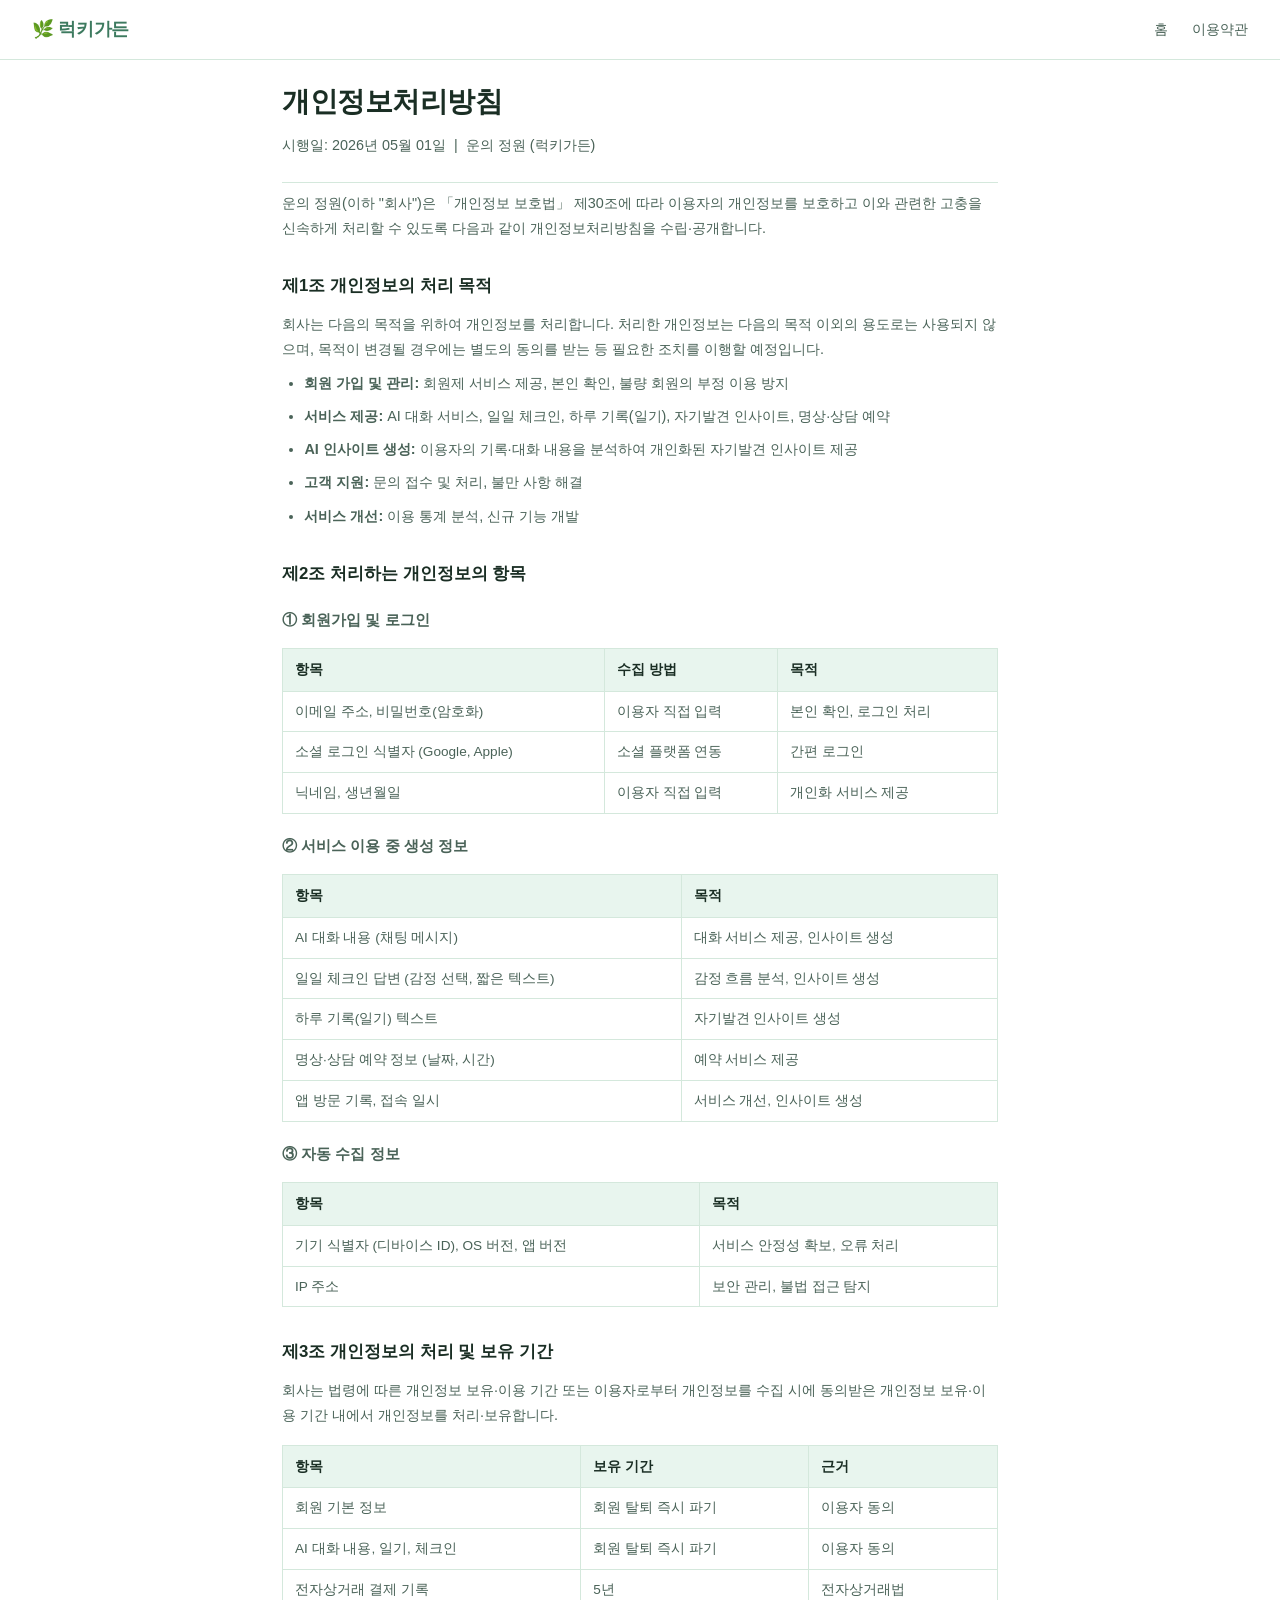
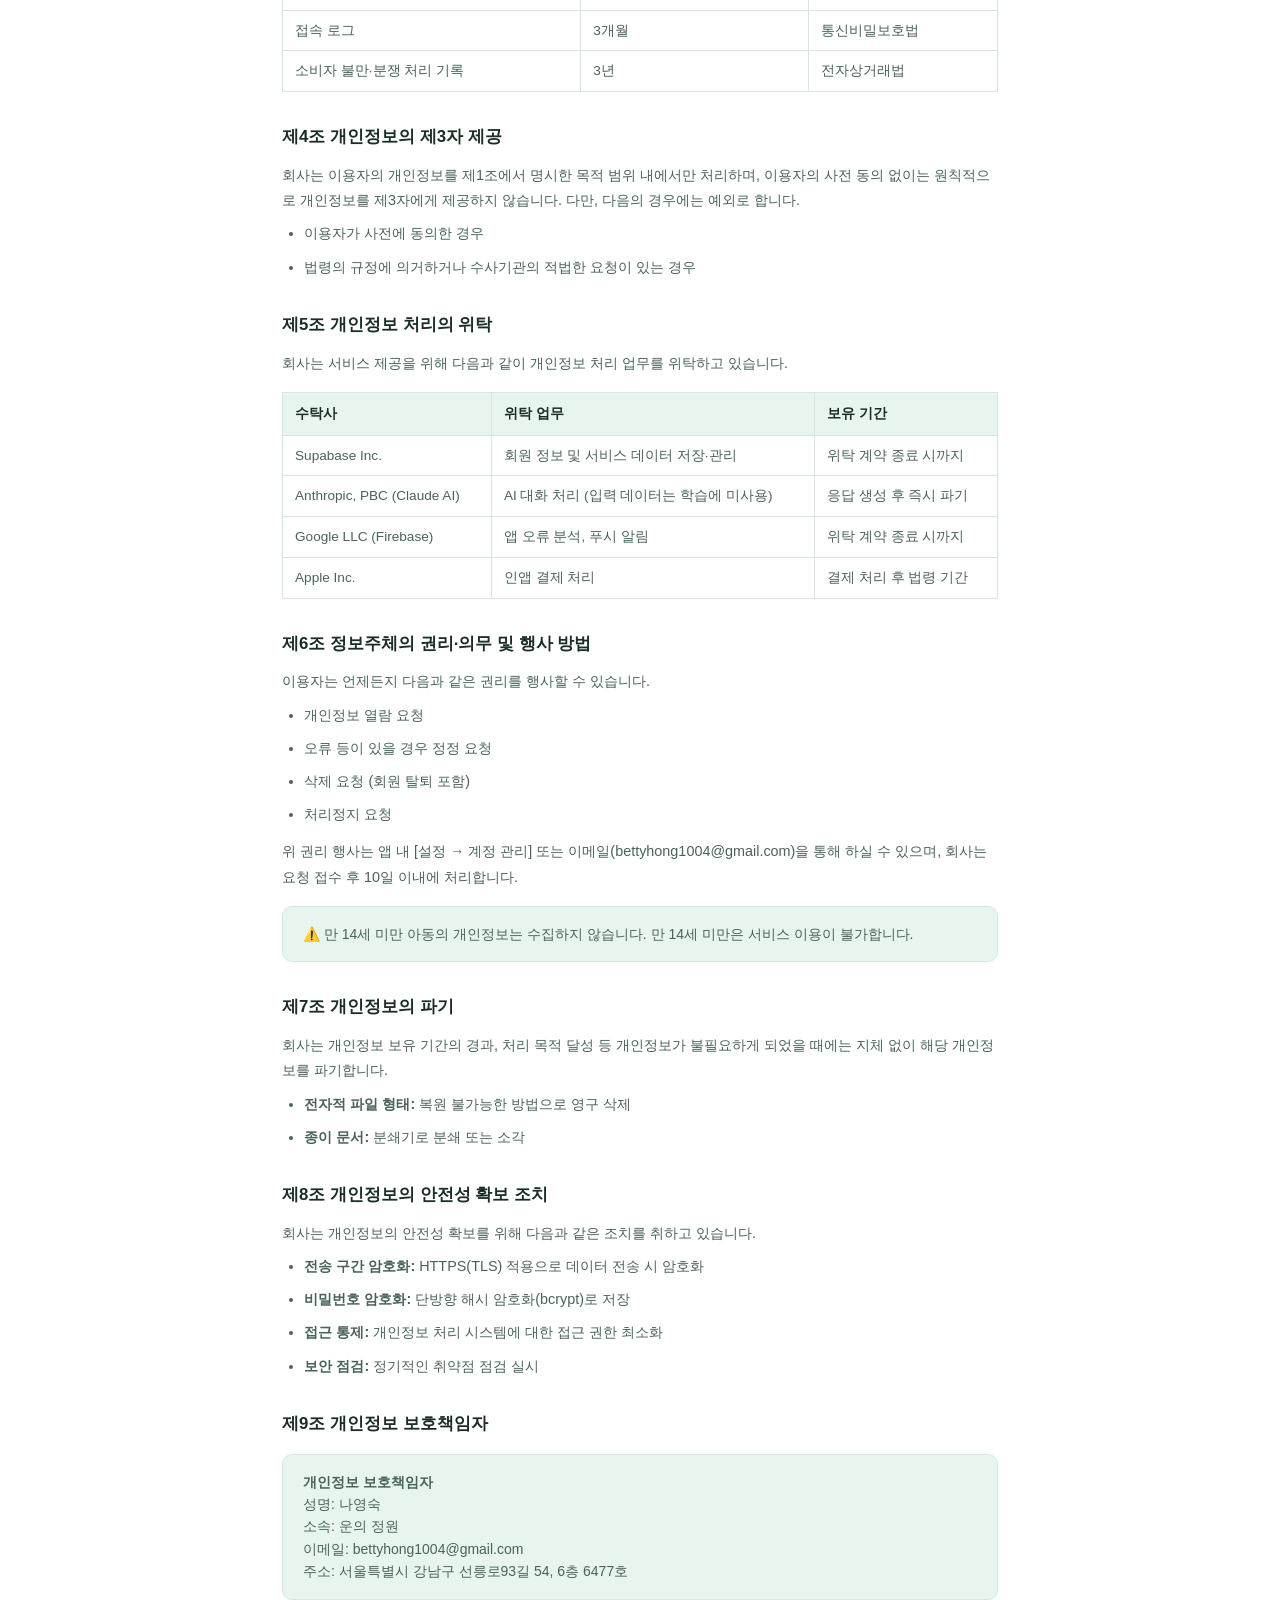
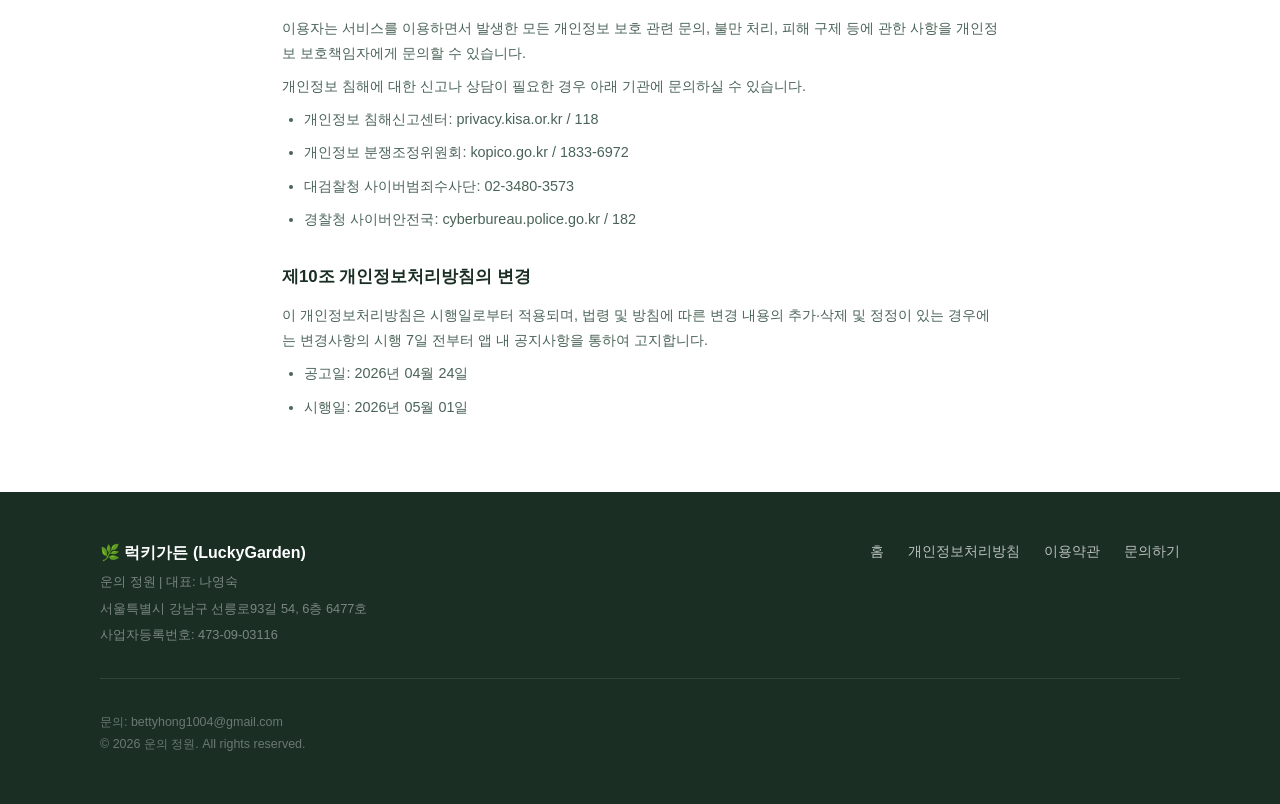
==== privacy.html @ f13c3fa8 "첫 번째 커밋: 랜딩 페이지, 개인정보처리방침, 이용약관" ====
<!DOCTYPE html>
<html lang="ko">
<head>
  <meta charset="UTF-8" />
  <meta name="viewport" content="width=device-width, initial-scale=1.0" />
  <title>개인정보처리방침 — 럭키가든</title>
  <link rel="stylesheet" href="style.css" />
</head>
<body>

  <nav>
    <a class="nav-logo" href="index.html">🌿 럭키가든</a>
    <ul class="nav-links">
      <li><a href="index.html">홈</a></li>
      <li><a href="terms.html">이용약관</a></li>
    </ul>
  </nav>

  <main class="legal-page">

    <h1>개인정보처리방침</h1>
    <p class="legal-meta">
      시행일: 2026년 05월 01일 &nbsp;|&nbsp; 운의 정원 (럭키가든)
    </p>

    <p>
      운의 정원(이하 "회사")은 「개인정보 보호법」 제30조에 따라 이용자의 개인정보를 보호하고
      이와 관련한 고충을 신속하게 처리할 수 있도록 다음과 같이 개인정보처리방침을 수립·공개합니다.
    </p>

    <!-- 1 -->
    <h2>제1조 개인정보의 처리 목적</h2>
    <p>회사는 다음의 목적을 위하여 개인정보를 처리합니다. 처리한 개인정보는 다음의 목적 이외의 용도로는 사용되지 않으며, 목적이 변경될 경우에는 별도의 동의를 받는 등 필요한 조치를 이행할 예정입니다.</p>
    <ul>
      <li><strong>회원 가입 및 관리:</strong> 회원제 서비스 제공, 본인 확인, 불량 회원의 부정 이용 방지</li>
      <li><strong>서비스 제공:</strong> AI 대화 서비스, 일일 체크인, 하루 기록(일기), 자기발견 인사이트, 명상·상담 예약</li>
      <li><strong>AI 인사이트 생성:</strong> 이용자의 기록·대화 내용을 분석하여 개인화된 자기발견 인사이트 제공</li>
      <li><strong>고객 지원:</strong> 문의 접수 및 처리, 불만 사항 해결</li>
      <li><strong>서비스 개선:</strong> 이용 통계 분석, 신규 기능 개발</li>
    </ul>

    <!-- 2 -->
    <h2>제2조 처리하는 개인정보의 항목</h2>

    <h3>① 회원가입 및 로그인</h3>
    <table>
      <tr>
        <th>항목</th>
        <th>수집 방법</th>
        <th>목적</th>
      </tr>
      <tr>
        <td>이메일 주소, 비밀번호(암호화)</td>
        <td>이용자 직접 입력</td>
        <td>본인 확인, 로그인 처리</td>
      </tr>
      <tr>
        <td>소셜 로그인 식별자 (Google, Apple)</td>
        <td>소셜 플랫폼 연동</td>
        <td>간편 로그인</td>
      </tr>
      <tr>
        <td>닉네임, 생년월일</td>
        <td>이용자 직접 입력</td>
        <td>개인화 서비스 제공</td>
      </tr>
    </table>

    <h3>② 서비스 이용 중 생성 정보</h3>
    <table>
      <tr>
        <th>항목</th>
        <th>목적</th>
      </tr>
      <tr>
        <td>AI 대화 내용 (채팅 메시지)</td>
        <td>대화 서비스 제공, 인사이트 생성</td>
      </tr>
      <tr>
        <td>일일 체크인 답변 (감정 선택, 짧은 텍스트)</td>
        <td>감정 흐름 분석, 인사이트 생성</td>
      </tr>
      <tr>
        <td>하루 기록(일기) 텍스트</td>
        <td>자기발견 인사이트 생성</td>
      </tr>
      <tr>
        <td>명상·상담 예약 정보 (날짜, 시간)</td>
        <td>예약 서비스 제공</td>
      </tr>
      <tr>
        <td>앱 방문 기록, 접속 일시</td>
        <td>서비스 개선, 인사이트 생성</td>
      </tr>
    </table>

    <h3>③ 자동 수집 정보</h3>
    <table>
      <tr>
        <th>항목</th>
        <th>목적</th>
      </tr>
      <tr>
        <td>기기 식별자 (디바이스 ID), OS 버전, 앱 버전</td>
        <td>서비스 안정성 확보, 오류 처리</td>
      </tr>
      <tr>
        <td>IP 주소</td>
        <td>보안 관리, 불법 접근 탐지</td>
      </tr>
    </table>

    <!-- 3 -->
    <h2>제3조 개인정보의 처리 및 보유 기간</h2>
    <p>회사는 법령에 따른 개인정보 보유·이용 기간 또는 이용자로부터 개인정보를 수집 시에 동의받은 개인정보 보유·이용 기간 내에서 개인정보를 처리·보유합니다.</p>
    <table>
      <tr>
        <th>항목</th>
        <th>보유 기간</th>
        <th>근거</th>
      </tr>
      <tr>
        <td>회원 기본 정보</td>
        <td>회원 탈퇴 즉시 파기</td>
        <td>이용자 동의</td>
      </tr>
      <tr>
        <td>AI 대화 내용, 일기, 체크인</td>
        <td>회원 탈퇴 즉시 파기</td>
        <td>이용자 동의</td>
      </tr>
      <tr>
        <td>전자상거래 결제 기록</td>
        <td>5년</td>
        <td>전자상거래법</td>
      </tr>
      <tr>
        <td>접속 로그</td>
        <td>3개월</td>
        <td>통신비밀보호법</td>
      </tr>
      <tr>
        <td>소비자 불만·분쟁 처리 기록</td>
        <td>3년</td>
        <td>전자상거래법</td>
      </tr>
    </table>

    <!-- 4 -->
    <h2>제4조 개인정보의 제3자 제공</h2>
    <p>
      회사는 이용자의 개인정보를 제1조에서 명시한 목적 범위 내에서만 처리하며,
      이용자의 사전 동의 없이는 원칙적으로 개인정보를 제3자에게 제공하지 않습니다.
      다만, 다음의 경우에는 예외로 합니다.
    </p>
    <ul>
      <li>이용자가 사전에 동의한 경우</li>
      <li>법령의 규정에 의거하거나 수사기관의 적법한 요청이 있는 경우</li>
    </ul>

    <!-- 5 -->
    <h2>제5조 개인정보 처리의 위탁</h2>
    <p>회사는 서비스 제공을 위해 다음과 같이 개인정보 처리 업무를 위탁하고 있습니다.</p>
    <table>
      <tr>
        <th>수탁사</th>
        <th>위탁 업무</th>
        <th>보유 기간</th>
      </tr>
      <tr>
        <td>Supabase Inc.</td>
        <td>회원 정보 및 서비스 데이터 저장·관리</td>
        <td>위탁 계약 종료 시까지</td>
      </tr>
      <tr>
        <td>Anthropic, PBC (Claude AI)</td>
        <td>AI 대화 처리 (입력 데이터는 학습에 미사용)</td>
        <td>응답 생성 후 즉시 파기</td>
      </tr>
      <tr>
        <td>Google LLC (Firebase)</td>
        <td>앱 오류 분석, 푸시 알림</td>
        <td>위탁 계약 종료 시까지</td>
      </tr>
      <tr>
        <td>Apple Inc.</td>
        <td>인앱 결제 처리</td>
        <td>결제 처리 후 법령 기간</td>
      </tr>
    </table>

    <!-- 6 -->
    <h2>제6조 정보주체의 권리·의무 및 행사 방법</h2>
    <p>이용자는 언제든지 다음과 같은 권리를 행사할 수 있습니다.</p>
    <ul>
      <li>개인정보 열람 요청</li>
      <li>오류 등이 있을 경우 정정 요청</li>
      <li>삭제 요청 (회원 탈퇴 포함)</li>
      <li>처리정지 요청</li>
    </ul>
    <p>
      위 권리 행사는 앱 내 [설정 → 계정 관리] 또는 이메일(bettyhong1004@gmail.com)을 통해 하실 수 있으며,
      회사는 요청 접수 후 10일 이내에 처리합니다.
    </p>
    <div class="info-box">
      ⚠️ 만 14세 미만 아동의 개인정보는 수집하지 않습니다. 만 14세 미만은 서비스 이용이 불가합니다.
    </div>

    <!-- 7 -->
    <h2>제7조 개인정보의 파기</h2>
    <p>
      회사는 개인정보 보유 기간의 경과, 처리 목적 달성 등 개인정보가 불필요하게 되었을 때에는
      지체 없이 해당 개인정보를 파기합니다.
    </p>
    <ul>
      <li><strong>전자적 파일 형태:</strong> 복원 불가능한 방법으로 영구 삭제</li>
      <li><strong>종이 문서:</strong> 분쇄기로 분쇄 또는 소각</li>
    </ul>

    <!-- 8 -->
    <h2>제8조 개인정보의 안전성 확보 조치</h2>
    <p>회사는 개인정보의 안전성 확보를 위해 다음과 같은 조치를 취하고 있습니다.</p>
    <ul>
      <li><strong>전송 구간 암호화:</strong> HTTPS(TLS) 적용으로 데이터 전송 시 암호화</li>
      <li><strong>비밀번호 암호화:</strong> 단방향 해시 암호화(bcrypt)로 저장</li>
      <li><strong>접근 통제:</strong> 개인정보 처리 시스템에 대한 접근 권한 최소화</li>
      <li><strong>보안 점검:</strong> 정기적인 취약점 점검 실시</li>
    </ul>

    <!-- 9 -->
    <h2>제9조 개인정보 보호책임자</h2>
    <div class="info-box">
      <strong>개인정보 보호책임자</strong><br />
      성명: 나영숙<br />
      소속: 운의 정원<br />
      이메일: bettyhong1004@gmail.com<br />
      주소: 서울특별시 강남구 선릉로93길 54, 6층 6477호
    </div>
    <p>
      이용자는 서비스를 이용하면서 발생한 모든 개인정보 보호 관련 문의, 불만 처리, 피해 구제 등에 관한 사항을
      개인정보 보호책임자에게 문의할 수 있습니다.
    </p>
    <p>
      개인정보 침해에 대한 신고나 상담이 필요한 경우 아래 기관에 문의하실 수 있습니다.
    </p>
    <ul>
      <li>개인정보 침해신고센터: privacy.kisa.or.kr / 118</li>
      <li>개인정보 분쟁조정위원회: kopico.go.kr / 1833-6972</li>
      <li>대검찰청 사이버범죄수사단: 02-3480-3573</li>
      <li>경찰청 사이버안전국: cyberbureau.police.go.kr / 182</li>
    </ul>

    <!-- 10 -->
    <h2>제10조 개인정보처리방침의 변경</h2>
    <p>
      이 개인정보처리방침은 시행일로부터 적용되며, 법령 및 방침에 따른 변경 내용의 추가·삭제 및 정정이 있는 경우에는
      변경사항의 시행 7일 전부터 앱 내 공지사항을 통하여 고지합니다.
    </p>
    <ul>
      <li>공고일: 2026년 04월 24일</li>
      <li>시행일: 2026년 05월 01일</li>
    </ul>

  </main>

  <footer>
    <div class="footer-inner">
      <div class="footer-top">
        <div class="footer-brand">
          <strong>🌿 럭키가든 (LuckyGarden)</strong>
          <p>운의 정원 | 대표: 나영숙</p>
          <p>서울특별시 강남구 선릉로93길 54, 6층 6477호</p>
          <p>사업자등록번호: 473-09-03116</p>
        </div>
        <div class="footer-links">
          <a href="index.html">홈</a>
          <a href="privacy.html">개인정보처리방침</a>
          <a href="terms.html">이용약관</a>
          <a href="mailto:bettyhong1004@gmail.com">문의하기</a>
        </div>
      </div>
      <div class="footer-bottom">
        <p>문의: bettyhong1004@gmail.com</p>
        <p>© 2026 운의 정원. All rights reserved.</p>
      </div>
    </div>
  </footer>

</body>
</html>
---- style.css ----
* {
  margin: 0;
  padding: 0;
  box-sizing: border-box;
}

:root {
  --green-primary: #3d7a5f;
  --green-light: #6aad8a;
  --green-pale: #e8f5ee;
  --green-dark: #2a5542;
  --text-primary: #1a2e24;
  --text-secondary: #4a6358;
  --text-muted: #8aa898;
  --white: #ffffff;
  --border: #d4e8dc;
}

body {
  font-family: 'Apple SD Gothic Neo', 'Noto Sans KR', -apple-system, BlinkMacSystemFont, sans-serif;
  color: var(--text-primary);
  line-height: 1.6;
  background: var(--white);
}

a {
  color: var(--green-primary);
  text-decoration: none;
}
a:hover {
  text-decoration: underline;
}

/* ───── Nav ───── */
nav {
  position: fixed;
  top: 0;
  width: 100%;
  background: rgba(255, 255, 255, 0.95);
  backdrop-filter: blur(8px);
  border-bottom: 1px solid var(--border);
  z-index: 100;
  padding: 0 2rem;
  height: 60px;
  display: flex;
  align-items: center;
  justify-content: space-between;
}

.nav-logo {
  font-size: 1.1rem;
  font-weight: 700;
  color: var(--green-primary);
  letter-spacing: -0.3px;
}

.nav-links {
  display: flex;
  gap: 1.5rem;
  list-style: none;
  font-size: 0.875rem;
  color: var(--text-secondary);
}

.nav-links a {
  color: var(--text-secondary);
}

/* ───── Hero ───── */
.hero {
  padding: 120px 2rem 80px;
  text-align: center;
  background: linear-gradient(160deg, var(--green-pale) 0%, var(--white) 60%);
  min-height: 520px;
  display: flex;
  flex-direction: column;
  align-items: center;
  justify-content: center;
}

.hero-badge {
  display: inline-block;
  background: var(--green-pale);
  border: 1px solid var(--border);
  color: var(--green-primary);
  font-size: 0.8rem;
  font-weight: 600;
  padding: 4px 14px;
  border-radius: 20px;
  margin-bottom: 1.5rem;
  letter-spacing: 0.5px;
}

.hero h1 {
  font-size: clamp(2.2rem, 6vw, 3.5rem);
  font-weight: 800;
  color: var(--text-primary);
  letter-spacing: -1px;
  line-height: 1.15;
  margin-bottom: 1rem;
}

.hero h1 span {
  color: var(--green-primary);
}

.hero p {
  font-size: 1.1rem;
  color: var(--text-secondary);
  max-width: 480px;
  margin: 0 auto 2.5rem;
  line-height: 1.7;
}

.cta-group {
  display: flex;
  gap: 1rem;
  justify-content: center;
  flex-wrap: wrap;
}

.btn-primary {
  display: inline-flex;
  align-items: center;
  gap: 8px;
  background: var(--green-primary);
  color: var(--white);
  padding: 14px 28px;
  border-radius: 12px;
  font-size: 0.95rem;
  font-weight: 600;
  transition: background 0.2s;
}
.btn-primary:hover {
  background: var(--green-dark);
  text-decoration: none;
}

.btn-secondary {
  display: inline-flex;
  align-items: center;
  gap: 8px;
  background: var(--white);
  color: var(--green-primary);
  border: 1.5px solid var(--green-primary);
  padding: 14px 28px;
  border-radius: 12px;
  font-size: 0.95rem;
  font-weight: 600;
  transition: background 0.2s;
}
.btn-secondary:hover {
  background: var(--green-pale);
  text-decoration: none;
}

.btn-coming-soon {
  display: inline-flex;
  align-items: center;
  gap: 8px;
  background: #c8ddd4;
  color: #6a9080;
  padding: 14px 28px;
  border-radius: 12px;
  font-size: 0.95rem;
  font-weight: 600;
  cursor: default;
}

/* ───── Features ───── */
.features {
  padding: 80px 2rem;
  max-width: 1080px;
  margin: 0 auto;
}

.section-label {
  text-align: center;
  font-size: 0.8rem;
  font-weight: 700;
  text-transform: uppercase;
  letter-spacing: 1.5px;
  color: var(--green-light);
  margin-bottom: 0.75rem;
}

.section-title {
  text-align: center;
  font-size: clamp(1.5rem, 4vw, 2rem);
  font-weight: 800;
  color: var(--text-primary);
  margin-bottom: 0.5rem;
  letter-spacing: -0.5px;
}

.section-sub {
  text-align: center;
  color: var(--text-secondary);
  font-size: 1rem;
  margin-bottom: 3rem;
}

.feature-grid {
  display: grid;
  grid-template-columns: repeat(auto-fit, minmax(240px, 1fr));
  gap: 1.5rem;
}

.feature-card {
  background: var(--green-pale);
  border: 1px solid var(--border);
  border-radius: 16px;
  padding: 2rem 1.5rem;
  transition: transform 0.2s, box-shadow 0.2s;
}

.feature-card:hover {
  transform: translateY(-3px);
  box-shadow: 0 8px 24px rgba(61, 122, 95, 0.12);
}

.feature-icon {
  font-size: 2rem;
  margin-bottom: 1rem;
  display: block;
}

.feature-card h3 {
  font-size: 1rem;
  font-weight: 700;
  color: var(--text-primary);
  margin-bottom: 0.5rem;
}

.feature-card p {
  font-size: 0.875rem;
  color: var(--text-secondary);
  line-height: 1.65;
}

/* ───── Philosophy ───── */
.philosophy {
  background: var(--green-primary);
  color: var(--white);
  padding: 80px 2rem;
  text-align: center;
}

.philosophy h2 {
  font-size: clamp(1.4rem, 4vw, 1.9rem);
  font-weight: 800;
  margin-bottom: 1rem;
  letter-spacing: -0.5px;
}

.philosophy p {
  font-size: 1rem;
  opacity: 0.85;
  max-width: 560px;
  margin: 0 auto 2.5rem;
  line-height: 1.75;
}

.element-row {
  display: flex;
  justify-content: center;
  gap: 1rem;
  flex-wrap: wrap;
}

.element-pill {
  background: rgba(255,255,255,0.15);
  border: 1px solid rgba(255,255,255,0.25);
  border-radius: 30px;
  padding: 8px 20px;
  font-size: 0.9rem;
  font-weight: 600;
}

/* ───── Download ───── */
.download {
  padding: 80px 2rem;
  text-align: center;
  background: var(--green-pale);
}

.download h2 {
  font-size: clamp(1.5rem, 4vw, 2rem);
  font-weight: 800;
  color: var(--text-primary);
  margin-bottom: 0.75rem;
  letter-spacing: -0.5px;
}

.download p {
  color: var(--text-secondary);
  margin-bottom: 2rem;
}

/* ───── Footer ───── */
footer {
  background: var(--text-primary);
  color: rgba(255,255,255,0.7);
  padding: 3rem 2rem;
}

.footer-inner {
  max-width: 1080px;
  margin: 0 auto;
}

.footer-top {
  display: flex;
  justify-content: space-between;
  align-items: flex-start;
  gap: 2rem;
  flex-wrap: wrap;
  padding-bottom: 2rem;
  border-bottom: 1px solid rgba(255,255,255,0.1);
  margin-bottom: 2rem;
}

.footer-brand p {
  font-size: 0.8rem;
  margin-top: 0.4rem;
  opacity: 0.6;
}

.footer-brand strong {
  color: var(--white);
  font-size: 1rem;
}

.footer-links {
  display: flex;
  gap: 1.5rem;
  flex-wrap: wrap;
  font-size: 0.875rem;
}

.footer-links a {
  color: rgba(255,255,255,0.7);
  transition: color 0.2s;
}

.footer-links a:hover {
  color: var(--white);
  text-decoration: none;
}

.footer-bottom {
  font-size: 0.78rem;
  opacity: 0.5;
  line-height: 1.8;
}

/* ───── Legal pages ───── */
.legal-page {
  padding: 80px 2rem 60px;
  max-width: 780px;
  margin: 0 auto;
}

.legal-page h1 {
  font-size: 1.75rem;
  font-weight: 800;
  color: var(--text-primary);
  margin-bottom: 0.5rem;
  letter-spacing: -0.5px;
}

.legal-meta {
  font-size: 0.85rem;
  color: var(--text-muted);
  margin-bottom: 2.5rem;
  padding-bottom: 1.5rem;
  border-bottom: 1px solid var(--border);
}

.legal-page h2 {
  font-size: 1.05rem;
  font-weight: 700;
  color: var(--text-primary);
  margin: 2rem 0 0.75rem;
}

.legal-page h3 {
  font-size: 0.95rem;
  font-weight: 700;
  color: var(--text-secondary);
  margin: 1.25rem 0 0.5rem;
}

.legal-page p, .legal-page li {
  font-size: 0.9rem;
  color: var(--text-secondary);
  line-height: 1.75;
  margin-bottom: 0.5rem;
}

.legal-page ul, .legal-page ol {
  padding-left: 1.4rem;
  margin-bottom: 0.75rem;
}

.legal-page table {
  width: 100%;
  border-collapse: collapse;
  font-size: 0.85rem;
  margin: 1rem 0;
}

.legal-page th {
  background: var(--green-pale);
  color: var(--text-primary);
  font-weight: 700;
  padding: 10px 12px;
  text-align: left;
  border: 1px solid var(--border);
}

.legal-page td {
  padding: 9px 12px;
  border: 1px solid var(--border);
  color: var(--text-secondary);
  vertical-align: top;
}

.info-box {
  background: var(--green-pale);
  border: 1px solid var(--border);
  border-radius: 10px;
  padding: 1rem 1.25rem;
  margin: 1rem 0;
  font-size: 0.875rem;
  color: var(--text-secondary);
}

/* ───── Responsive ───── */
@media (max-width: 600px) {
  nav {
    padding: 0 1rem;
  }
  .nav-links {
    display: none;
  }
  .hero {
    padding: 100px 1.25rem 60px;
  }
  .features {
    padding: 60px 1.25rem;
  }
  .footer-top {
    flex-direction: column;
  }
  .legal-page {
    padding: 80px 1.25rem 40px;
  }
}
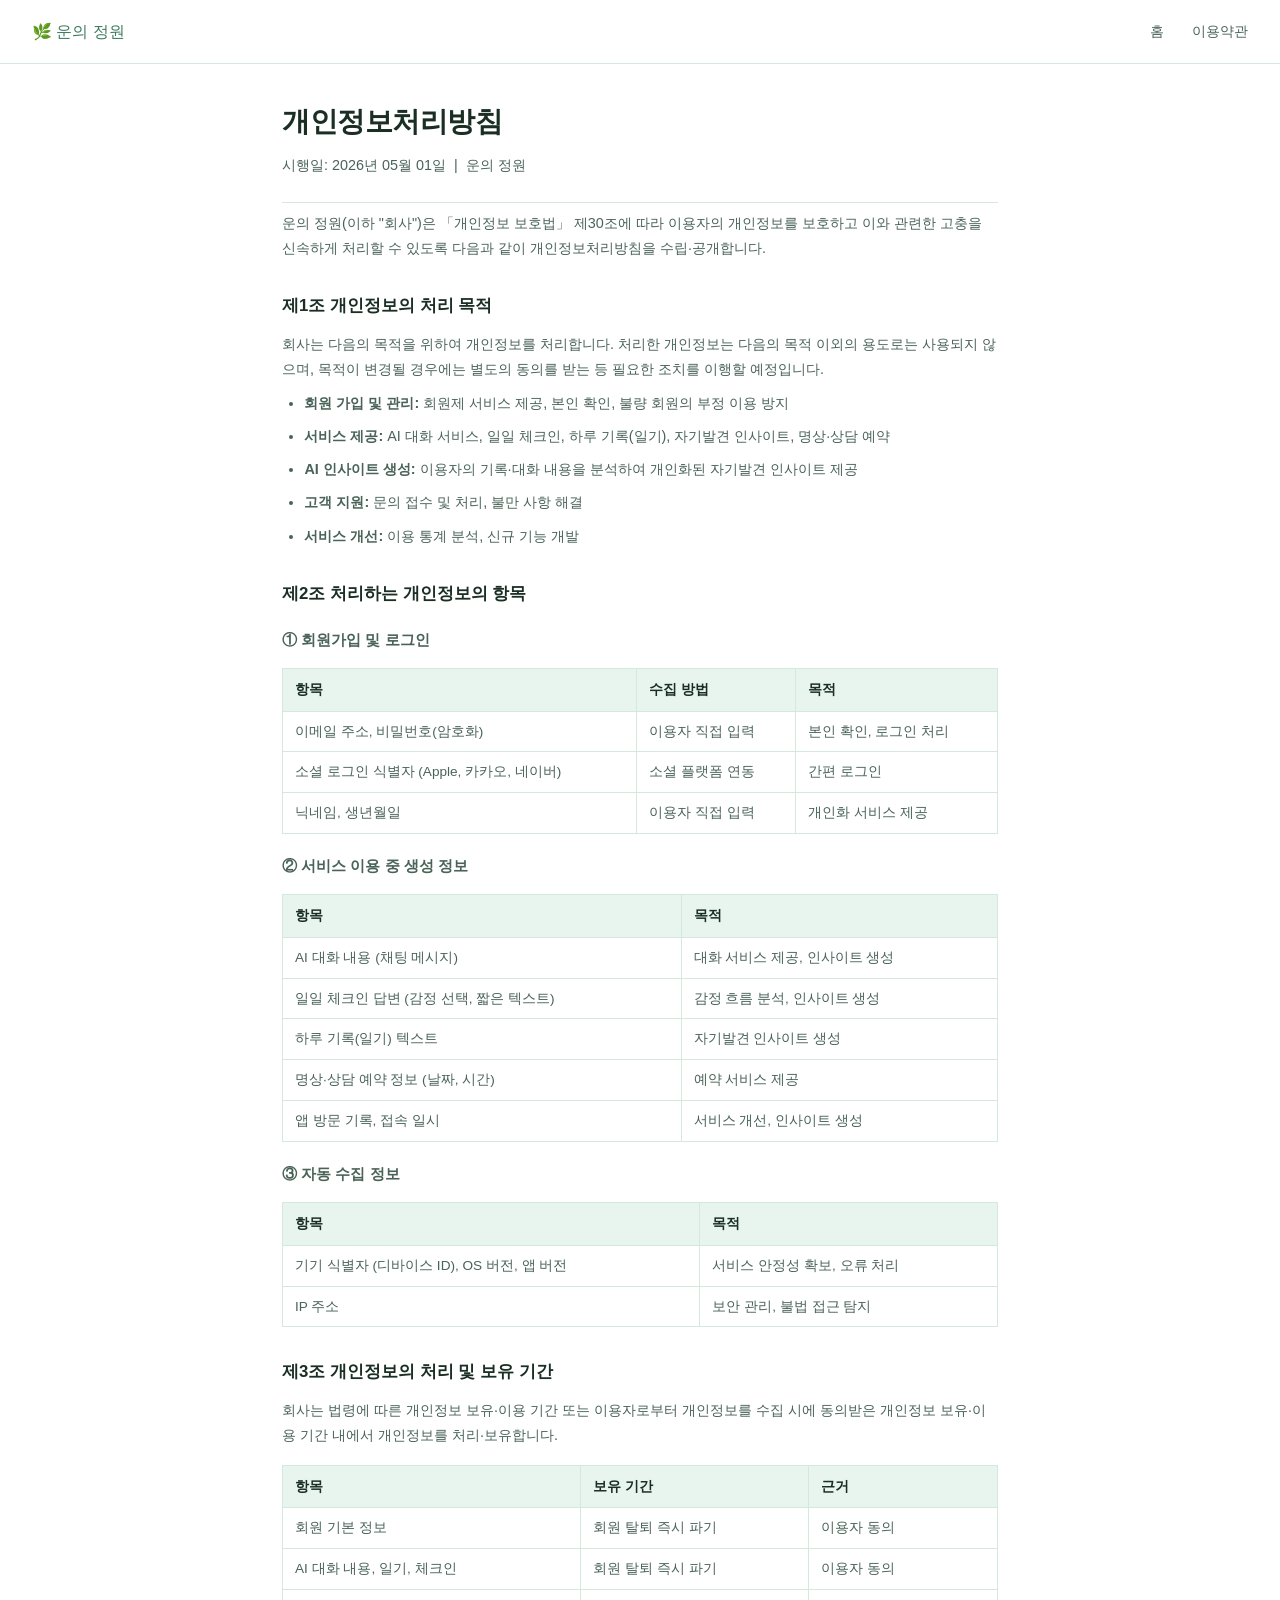
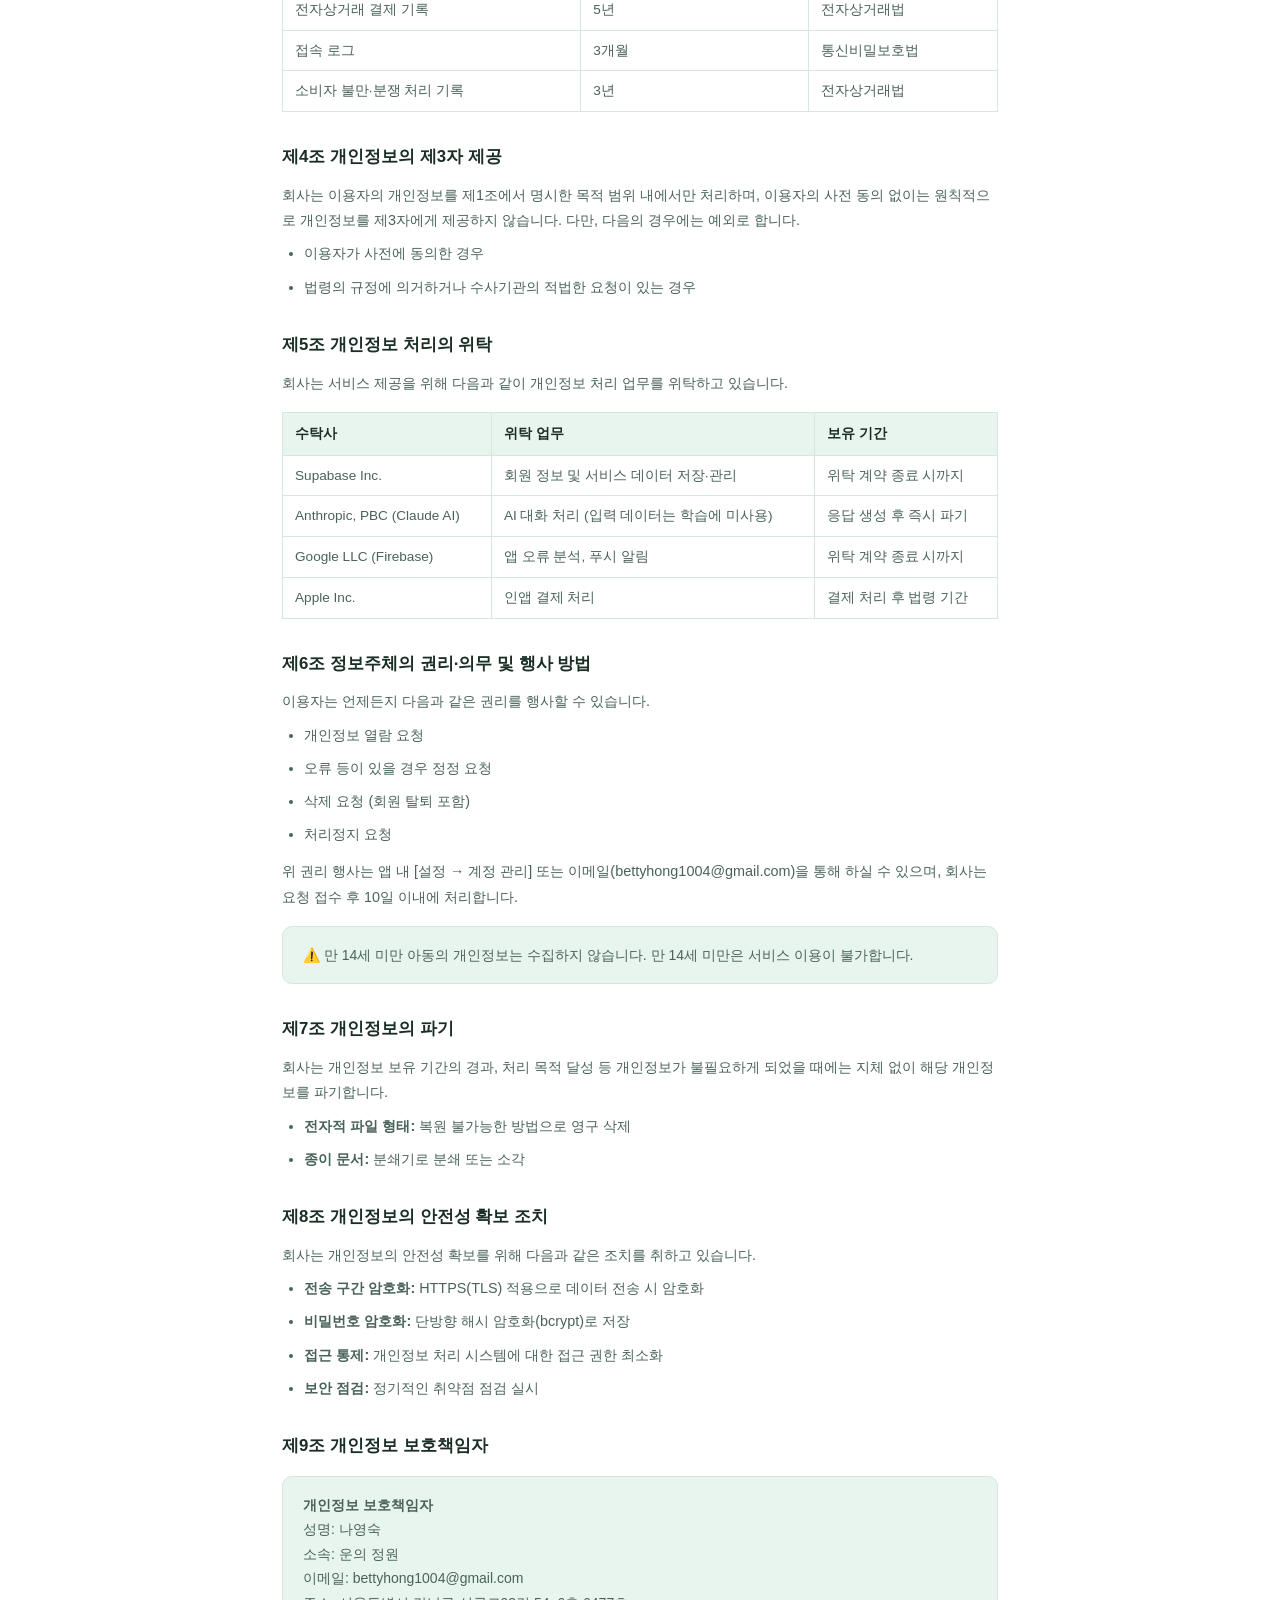
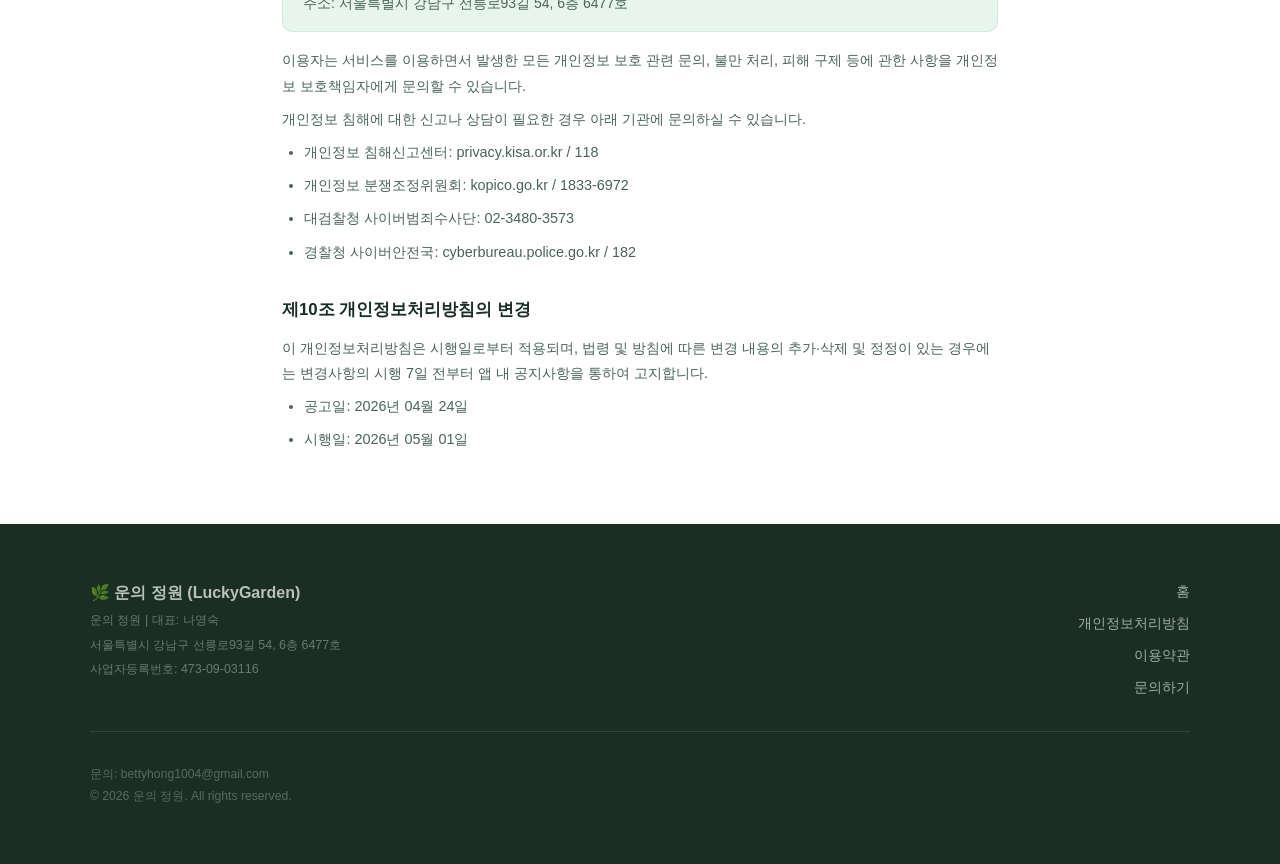
==== commit 17bb1105: "feat: 소개 페이지 전면 리뉴얼 - 앱 이름 '럭키가든' → '운의 정원'으로 전체 교체 (index/privacy/terms) - 구글플레이 실제 URL 반영 (com.lee" ====
--- a/privacy.html
+++ b/privacy.html
@@ -3,13 +3,13 @@
 <head>
   <meta charset="UTF-8" />
   <meta name="viewport" content="width=device-width, initial-scale=1.0" />
-  <title>개인정보처리방침 — 럭키가든</title>
+  <title>개인정보처리방침 — 운의 정원</title>
   <link rel="stylesheet" href="style.css" />
 </head>
 <body>
 
   <nav>
-    <a class="nav-logo" href="index.html">🌿 럭키가든</a>
+    <a class="nav-logo" href="index.html">🌿 운의 정원</a>
     <ul class="nav-links">
       <li><a href="index.html">홈</a></li>
       <li><a href="terms.html">이용약관</a></li>
@@ -20,7 +20,7 @@
 
     <h1>개인정보처리방침</h1>
     <p class="legal-meta">
-      시행일: 2026년 05월 01일 &nbsp;|&nbsp; 운의 정원 (럭키가든)
+      시행일: 2026년 05월 01일 &nbsp;|&nbsp; 운의 정원
     </p>
 
     <p>
@@ -55,7 +55,7 @@
         <td>본인 확인, 로그인 처리</td>
       </tr>
       <tr>
-        <td>소셜 로그인 식별자 (Google, Apple)</td>
+        <td>소셜 로그인 식별자 (Apple, 카카오, 네이버)</td>
         <td>소셜 플랫폼 연동</td>
         <td>간편 로그인</td>
       </tr>
@@ -267,7 +267,7 @@
     <div class="footer-inner">
       <div class="footer-top">
         <div class="footer-brand">
-          <strong>🌿 럭키가든 (LuckyGarden)</strong>
+          <strong>🌿 운의 정원 (LuckyGarden)</strong>
           <p>운의 정원 | 대표: 나영숙</p>
           <p>서울특별시 강남구 선릉로93길 54, 6층 6477호</p>
           <p>사업자등록번호: 473-09-03116</p>
--- a/style.css
+++ b/style.css
@@ -9,11 +9,13 @@
   --green-light: #6aad8a;
   --green-pale: #e8f5ee;
   --green-dark: #2a5542;
+  --teal: #29caa6;
   --text-primary: #1a2e24;
   --text-secondary: #4a6358;
   --text-muted: #8aa898;
   --white: #ffffff;
   --border: #d4e8dc;
+  --bg-soft: #f7fbf9;
 }
 
 body {
@@ -27,28 +29,36 @@
   color: var(--green-primary);
   text-decoration: none;
 }
-a:hover {
-  text-decoration: underline;
-}
+a:hover { text-decoration: underline; }
 
 /* ───── Nav ───── */
 nav {
   position: fixed;
   top: 0;
   width: 100%;
-  background: rgba(255, 255, 255, 0.95);
-  backdrop-filter: blur(8px);
+  background: rgba(255,255,255,0.95);
+  backdrop-filter: blur(10px);
   border-bottom: 1px solid var(--border);
   z-index: 100;
   padding: 0 2rem;
-  height: 60px;
+  height: 64px;
   display: flex;
   align-items: center;
   justify-content: space-between;
 }
 
-.nav-logo {
-  font-size: 1.1rem;
+.nav-logo-link {
+  display: flex;
+  align-items: center;
+  gap: 8px;
+  text-decoration: none;
+}
+.nav-logo-img {
+  width: 30px;
+  height: 30px;
+}
+.nav-logo-text {
+  font-size: 1.05rem;
   font-weight: 700;
   color: var(--green-primary);
   letter-spacing: -0.3px;
@@ -56,256 +66,835 @@
 
 .nav-links {
   display: flex;
-  gap: 1.5rem;
+  gap: 1.75rem;
   list-style: none;
-  font-size: 0.875rem;
-  color: var(--text-secondary);
-}
-
+  font-size: 0.85rem;
+}
 .nav-links a {
+  color: var(--text-secondary);
+  transition: color 0.15s;
+}
+.nav-links a:hover {
+  color: var(--green-primary);
+  text-decoration: none;
+}
+.nav-mobile-menu {
+  display: none;
+  background: none;
+  border: none;
+  font-size: 1.2rem;
+  cursor: pointer;
   color: var(--text-secondary);
 }
 
 /* ───── Hero ───── */
 .hero {
-  padding: 120px 2rem 80px;
-  text-align: center;
-  background: linear-gradient(160deg, var(--green-pale) 0%, var(--white) 60%);
-  min-height: 520px;
-  display: flex;
-  flex-direction: column;
-  align-items: center;
-  justify-content: center;
-}
-
-.hero-badge {
-  display: inline-block;
-  background: var(--green-pale);
-  border: 1px solid var(--border);
-  color: var(--green-primary);
-  font-size: 0.8rem;
+  padding: 100px 2rem 0;
+  background: linear-gradient(160deg, #f0faf5 0%, var(--white) 55%);
+  overflow: hidden;
+}
+
+.hero-inner {
+  max-width: 1100px;
+  margin: 0 auto;
+  display: grid;
+  grid-template-columns: 1fr 1fr;
+  gap: 4rem;
+  align-items: center;
+  padding-bottom: 80px;
+}
+
+.hero-logo-wrap {
+  margin-bottom: 1.5rem;
+}
+.hero-logo {
+  width: 64px;
+  height: 64px;
+}
+
+.hero-eyebrow {
+  font-size: 0.85rem;
   font-weight: 600;
-  padding: 4px 14px;
-  border-radius: 20px;
-  margin-bottom: 1.5rem;
+  color: var(--teal);
   letter-spacing: 0.5px;
+  margin-bottom: 0.75rem;
 }
 
 .hero h1 {
-  font-size: clamp(2.2rem, 6vw, 3.5rem);
+  font-size: clamp(2.2rem, 4.5vw, 3.2rem);
   font-weight: 800;
   color: var(--text-primary);
-  letter-spacing: -1px;
+  letter-spacing: -1.5px;
   line-height: 1.15;
+  margin-bottom: 1.25rem;
+}
+
+.hero-desc {
+  font-size: 1rem;
+  color: var(--text-secondary);
+  line-height: 1.8;
+  margin-bottom: 2rem;
+}
+
+.cta-group {
+  display: flex;
+  gap: 1rem;
+  flex-wrap: wrap;
   margin-bottom: 1rem;
 }
 
-.hero h1 span {
-  color: var(--green-primary);
-}
-
-.hero p {
-  font-size: 1.1rem;
-  color: var(--text-secondary);
-  max-width: 480px;
-  margin: 0 auto 2.5rem;
-  line-height: 1.7;
-}
-
-.cta-group {
-  display: flex;
-  gap: 1rem;
-  justify-content: center;
-  flex-wrap: wrap;
-}
-
-.btn-primary {
+.btn-store {
   display: inline-flex;
   align-items: center;
   gap: 8px;
-  background: var(--green-primary);
-  color: var(--white);
-  padding: 14px 28px;
-  border-radius: 12px;
+  padding: 14px 24px;
+  border-radius: 14px;
   font-size: 0.95rem;
   font-weight: 600;
-  transition: background 0.2s;
-}
-.btn-primary:hover {
-  background: var(--green-dark);
+  letter-spacing: -0.2px;
   text-decoration: none;
 }
 
-.btn-secondary {
+.btn-android {
+  background: var(--text-primary);
+  color: var(--white);
+  transition: background 0.15s;
+}
+.btn-android:hover {
+  background: #2a4035;
+  text-decoration: none;
+  color: var(--white);
+}
+
+.btn-apple-soon {
+  background: rgba(0,0,0,0.08);
+  color: var(--text-muted);
+  cursor: default;
+  border: 1px solid var(--border);
+}
+
+/* legacy — kept for CTA section */
+.btn-coming-soon-hero {
   display: inline-flex;
   align-items: center;
   gap: 8px;
-  background: var(--white);
-  color: var(--green-primary);
-  border: 1.5px solid var(--green-primary);
-  padding: 14px 28px;
-  border-radius: 12px;
-  font-size: 0.95rem;
-  font-weight: 600;
-  transition: background 0.2s;
-}
-.btn-secondary:hover {
-  background: var(--green-pale);
-  text-decoration: none;
-}
-
-.btn-coming-soon {
-  display: inline-flex;
-  align-items: center;
-  gap: 8px;
-  background: #c8ddd4;
-  color: #6a9080;
-  padding: 14px 28px;
-  border-radius: 12px;
+  background: var(--text-primary);
+  color: var(--white);
+  padding: 14px 24px;
+  border-radius: 14px;
   font-size: 0.95rem;
   font-weight: 600;
   cursor: default;
+  letter-spacing: -0.2px;
+}
+
+.hero-sub-note {
+  font-size: 0.78rem;
+  color: var(--text-muted);
+  margin: 0;
+}
+
+/* Phone mockup */
+.hero-visual {
+  display: flex;
+  justify-content: center;
+  align-items: flex-end;
+}
+
+.phone-mockup {
+  width: 260px;
+  background: #1a2e24;
+  border-radius: 36px;
+  padding: 12px;
+  box-shadow: 0 32px 80px rgba(0,0,0,0.18), 0 0 0 1px rgba(0,0,0,0.08);
+  position: relative;
+}
+
+.phone-screen {
+  background: #f7fbf9;
+  border-radius: 26px;
+  overflow: hidden;
+  padding: 20px 16px 16px;
+  min-height: 420px;
+  display: flex;
+  flex-direction: column;
+  gap: 12px;
+}
+
+.mock-header {
+  display: flex;
+  flex-direction: column;
+  gap: 2px;
+}
+.mock-greeting {
+  font-size: 0.8rem;
+  font-weight: 700;
+  color: var(--text-primary);
+}
+.mock-date {
+  font-size: 0.68rem;
+  color: var(--text-muted);
+}
+
+.mock-checkin-card {
+  background: var(--white);
+  border-radius: 14px;
+  padding: 14px;
+  border: 1px solid var(--border);
+}
+.mock-card-label {
+  font-size: 0.75rem;
+  font-weight: 700;
+  color: var(--text-primary);
+  margin-bottom: 10px;
+}
+.mock-emotions {
+  display: flex;
+  gap: 8px;
+  font-size: 1.3rem;
+}
+.mock-em { opacity: 0.4; }
+.mock-em.selected { opacity: 1; }
+
+.mock-insight-card {
+  background: var(--green-primary);
+  border-radius: 14px;
+  padding: 14px;
+  flex: 1;
+}
+.mock-insight-label {
+  font-size: 0.7rem;
+  font-weight: 700;
+  color: rgba(255,255,255,0.7);
+  margin-bottom: 8px;
+}
+.mock-insight-text {
+  font-size: 0.75rem;
+  color: var(--white);
+  line-height: 1.6;
+}
+
+.mock-nav {
+  display: flex;
+  justify-content: space-around;
+  font-size: 1.1rem;
+  padding-top: 4px;
+  border-top: 1px solid var(--border);
+}
+.mock-nav-active {
+  filter: drop-shadow(0 0 3px rgba(61,122,95,0.6));
+}
+
+/* 새 모크업 요소 */
+.mock-statusbar {
+  display: flex;
+  justify-content: space-between;
+  align-items: center;
+  font-size: 0.6rem;
+  color: var(--text-secondary);
+  margin-bottom: 4px;
+  font-weight: 600;
+}
+.mock-icons { letter-spacing: -1px; font-size: 0.55rem; }
+
+.mock-appbar {
+  display: flex;
+  align-items: center;
+  justify-content: space-between;
+  margin-bottom: 10px;
+}
+.mock-hamburger { font-size: 0.9rem; color: var(--text-secondary); }
+.mock-appname {
+  display: flex;
+  align-items: center;
+  gap: 4px;
+  font-size: 0.72rem;
+  font-weight: 700;
+  color: var(--green-primary);
+}
+.mock-appname-dot { color: var(--teal); }
+
+.mock-greeting-wrap { margin-bottom: 8px; }
+.mock-user-name {
+  font-size: 0.65rem;
+  color: var(--text-muted);
+  margin-bottom: 1px;
+}
+.mock-user-msg {
+  font-size: 0.78rem;
+  font-weight: 800;
+  color: var(--text-primary);
+  line-height: 1.25;
+}
+
+.mock-checkin-card {
+  background: var(--white);
+  border-radius: 12px;
+  padding: 10px 12px;
+  border: 1px solid var(--border);
+  margin-bottom: 8px;
+}
+.mock-card-title {
+  font-size: 0.72rem;
+  font-weight: 800;
+  color: var(--text-primary);
+  margin-bottom: 2px;
+}
+.mock-card-sub {
+  font-size: 0.6rem;
+  color: var(--text-muted);
+  margin-bottom: 8px;
+}
+.mock-record-btn {
+  background: var(--teal);
+  color: var(--white);
+  border-radius: 8px;
+  padding: 6px;
+  font-size: 0.68rem;
+  font-weight: 700;
+  text-align: center;
+}
+
+.mock-cards-row {
+  display: grid;
+  grid-template-columns: 1fr 1fr;
+  gap: 6px;
+  margin-bottom: 8px;
+}
+.mock-func-card {
+  border-radius: 12px;
+  padding: 10px;
+  min-height: 64px;
+}
+.mock-func-card.green { background: #3aab8a; }
+.mock-func-card.brown { background: #b07a5e; }
+.mock-func-tag {
+  font-size: 0.52rem;
+  color: rgba(255,255,255,0.8);
+  margin-bottom: 4px;
+  line-height: 1.3;
+}
+.mock-func-title {
+  font-size: 0.78rem;
+  font-weight: 800;
+  color: var(--white);
+}
+.mock-func-sub {
+  font-size: 0.55rem;
+  color: rgba(255,255,255,0.7);
+}
+
+.mock-insight-wrap {
+  background: var(--white);
+  border-radius: 12px;
+  padding: 10px 12px;
+  border: 1px solid var(--border);
+  margin-bottom: 8px;
+}
+.mock-insight-header {
+  display: flex;
+  justify-content: space-between;
+  align-items: center;
+  margin-bottom: 8px;
+}
+.mock-insight-title {
+  font-size: 0.72rem;
+  font-weight: 800;
+  color: var(--text-primary);
+}
+.mock-insight-badge {
+  font-size: 0.55rem;
+  color: var(--green-primary);
+  background: var(--green-pale);
+  border-radius: 6px;
+  padding: 2px 6px;
+}
+.mock-elem-bars { display: flex; flex-direction: column; gap: 4px; }
+.mock-elem-row {
+  display: flex;
+  align-items: center;
+  gap: 4px;
+  font-size: 0.6rem;
+}
+.mock-elem-dot { font-size: 0.45rem; }
+.green-dot  { color: #5aaa7a; }
+.red-dot    { color: #e86c6c; }
+.yellow-dot { color: #d4a537; }
+.blue-dot   { color: #8ba8c8; }
+.navy-dot   { color: #4a7fa5; }
+.mock-elem-name {
+  width: 28px;
+  font-size: 0.58rem;
+  color: var(--text-secondary);
+  flex-shrink: 0;
+}
+.mock-bar-bg {
+  flex: 1;
+  height: 5px;
+  background: #eee;
+  border-radius: 3px;
+  overflow: hidden;
+}
+.mock-bar-fill {
+  height: 100%;
+  border-radius: 3px;
+}
+.mock-elem-pct {
+  width: 22px;
+  text-align: right;
+  font-size: 0.58rem;
+  color: var(--text-muted);
+  flex-shrink: 0;
+}
+.mock-insight-sub {
+  font-size: 0.58rem;
+  color: var(--text-muted);
+  margin-top: 6px;
+}
+
+.mock-chat-input {
+  display: flex;
+  align-items: center;
+  background: var(--white);
+  border: 1px solid var(--border);
+  border-radius: 20px;
+  padding: 6px 8px 6px 12px;
+  gap: 6px;
+}
+.mock-input-placeholder {
+  flex: 1;
+  font-size: 0.58rem;
+  color: var(--text-muted);
+}
+.mock-send-btn {
+  width: 22px;
+  height: 22px;
+  background: var(--teal);
+  color: var(--white);
+  border-radius: 8px;
+  display: flex;
+  align-items: center;
+  justify-content: center;
+  font-size: 0.7rem;
+  flex-shrink: 0;
+}
+
+/* ───── Trust bar ───── */
+.trust-bar {
+  background: var(--text-primary);
+  padding: 14px 2rem;
+}
+.trust-inner {
+  max-width: 1100px;
+  margin: 0 auto;
+  display: flex;
+  justify-content: center;
+  align-items: center;
+  gap: 1rem;
+  flex-wrap: wrap;
+  font-size: 0.8rem;
+  color: rgba(255,255,255,0.7);
+  font-weight: 500;
+}
+.trust-divider {
+  opacity: 0.3;
 }
 
 /* ───── Features ───── */
 .features {
-  padding: 80px 2rem;
-  max-width: 1080px;
+  padding: 100px 2rem;
+  max-width: 1100px;
   margin: 0 auto;
 }
 
+.section-header {
+  text-align: center;
+  margin-bottom: 4rem;
+}
+
 .section-label {
-  text-align: center;
+  font-size: 0.75rem;
+  font-weight: 700;
+  text-transform: uppercase;
+  letter-spacing: 2px;
+  color: var(--teal);
+  margin-bottom: 0.75rem;
+}
+.section-label.light {
+  color: rgba(255,255,255,0.6);
+}
+
+.section-title {
+  font-size: clamp(1.6rem, 3.5vw, 2.2rem);
+  font-weight: 800;
+  color: var(--text-primary);
+  letter-spacing: -0.8px;
+  line-height: 1.25;
+  margin-bottom: 0.75rem;
+}
+
+.section-sub {
+  font-size: 1rem;
+  color: var(--text-secondary);
+  line-height: 1.65;
+}
+
+.feature-list {
+  display: flex;
+  flex-direction: column;
+  gap: 5rem;
+}
+
+.feature-row {
+  display: grid;
+  grid-template-columns: 1fr auto;
+  gap: 4rem;
+  align-items: center;
+}
+.feature-row.reverse {
+  grid-template-columns: auto 1fr;
+  direction: rtl;
+}
+.feature-row.reverse > * {
+  direction: ltr;
+}
+
+.feature-number {
+  display: inline-block;
+  font-size: 0.75rem;
+  font-weight: 800;
+  color: var(--teal);
+  letter-spacing: 1px;
+  margin-bottom: 0.75rem;
+}
+
+.feature-text h3 {
+  font-size: 1.4rem;
+  font-weight: 800;
+  color: var(--text-primary);
+  letter-spacing: -0.5px;
+  margin-bottom: 1rem;
+  line-height: 1.3;
+}
+
+.feature-text p {
+  font-size: 0.95rem;
+  color: var(--text-secondary);
+  line-height: 1.8;
+  margin-bottom: 1.25rem;
+}
+
+.feature-bullets {
+  list-style: none;
+  display: flex;
+  flex-direction: column;
+  gap: 0.5rem;
+}
+.feature-bullets li {
+  font-size: 0.875rem;
+  color: var(--text-secondary);
+  padding-left: 1.2rem;
+  position: relative;
+}
+.feature-bullets li::before {
+  content: '✓';
+  position: absolute;
+  left: 0;
+  color: var(--teal);
+  font-weight: 700;
   font-size: 0.8rem;
-  font-weight: 700;
-  text-transform: uppercase;
-  letter-spacing: 1.5px;
-  color: var(--green-light);
-  margin-bottom: 0.75rem;
-}
-
-.section-title {
-  text-align: center;
-  font-size: clamp(1.5rem, 4vw, 2rem);
+}
+
+.feature-icon-box {
+  flex-shrink: 0;
+}
+
+.feature-icon-circle {
+  width: 120px;
+  height: 120px;
+  border-radius: 32px;
+  display: flex;
+  align-items: center;
+  justify-content: center;
+  font-size: 3rem;
+}
+.feature-icon-circle.green  { background: var(--green-pale); }
+.feature-icon-circle.teal   { background: #e0faf5; }
+.feature-icon-circle.sage   { background: #eaf4ec; }
+.feature-icon-circle.gold   { background: #fef9e8; }
+.feature-icon-circle.mint   { background: #e5f7f4; }
+
+/* ───── How it works ───── */
+.how {
+  background: var(--bg-soft);
+  padding: 100px 2rem;
+}
+
+.how .section-header {
+  margin-bottom: 3.5rem;
+}
+
+.steps {
+  max-width: 900px;
+  margin: 0 auto;
+  display: flex;
+  align-items: flex-start;
+  gap: 1rem;
+}
+
+.step {
+  flex: 1;
+  background: var(--white);
+  border: 1px solid var(--border);
+  border-radius: 20px;
+  padding: 2rem 1.5rem;
+}
+
+.step-num {
+  width: 36px;
+  height: 36px;
+  background: var(--green-primary);
+  color: var(--white);
+  border-radius: 10px;
+  display: flex;
+  align-items: center;
+  justify-content: center;
+  font-size: 0.9rem;
   font-weight: 800;
-  color: var(--text-primary);
-  margin-bottom: 0.5rem;
-  letter-spacing: -0.5px;
-}
-
-.section-sub {
-  text-align: center;
-  color: var(--text-secondary);
+  margin-bottom: 1rem;
+}
+
+.step h3 {
   font-size: 1rem;
-  margin-bottom: 3rem;
-}
-
-.feature-grid {
-  display: grid;
-  grid-template-columns: repeat(auto-fit, minmax(240px, 1fr));
-  gap: 1.5rem;
-}
-
-.feature-card {
-  background: var(--green-pale);
-  border: 1px solid var(--border);
-  border-radius: 16px;
-  padding: 2rem 1.5rem;
-  transition: transform 0.2s, box-shadow 0.2s;
-}
-
-.feature-card:hover {
-  transform: translateY(-3px);
-  box-shadow: 0 8px 24px rgba(61, 122, 95, 0.12);
-}
-
-.feature-icon {
-  font-size: 2rem;
-  margin-bottom: 1rem;
-  display: block;
-}
-
-.feature-card h3 {
-  font-size: 1rem;
-  font-weight: 700;
-  color: var(--text-primary);
-  margin-bottom: 0.5rem;
-}
-
-.feature-card p {
+  font-weight: 700;
+  color: var(--text-primary);
+  margin-bottom: 0.6rem;
+  line-height: 1.3;
+}
+
+.step p {
   font-size: 0.875rem;
   color: var(--text-secondary);
-  line-height: 1.65;
+  line-height: 1.7;
+}
+
+.step-arrow {
+  font-size: 1.5rem;
+  color: var(--border);
+  padding-top: 2.5rem;
+  flex-shrink: 0;
 }
 
 /* ───── Philosophy ───── */
 .philosophy {
   background: var(--green-primary);
+  padding: 100px 2rem;
+}
+
+.philosophy-inner {
+  max-width: 1100px;
+  margin: 0 auto;
+  display: grid;
+  grid-template-columns: 1fr 1fr;
+  gap: 5rem;
+  align-items: center;
+}
+
+.philosophy-text h2 {
+  font-size: clamp(1.7rem, 3.5vw, 2.2rem);
+  font-weight: 800;
   color: var(--white);
-  padding: 80px 2rem;
+  letter-spacing: -0.8px;
+  line-height: 1.2;
+  margin-bottom: 1.5rem;
+}
+
+.philosophy-text p {
+  font-size: 0.95rem;
+  color: rgba(255,255,255,0.8);
+  line-height: 1.85;
+  margin-bottom: 1rem;
+}
+
+.philosophy-elements {
+  display: grid;
+  grid-template-columns: 1fr 1fr;
+  gap: 1rem;
+}
+.philosophy-elements .elem-card:last-child {
+  grid-column: 1 / -1;
+  max-width: calc(50% - 0.5rem);
+  margin: 0 auto;
+}
+
+.elem-card {
+  background: rgba(255,255,255,0.1);
+  border: 1px solid rgba(255,255,255,0.2);
+  border-radius: 16px;
+  padding: 1.25rem;
+  display: flex;
+  flex-direction: column;
+  gap: 4px;
+}
+.elem-icon { font-size: 1.5rem; margin-bottom: 4px; }
+.elem-card strong {
+  font-size: 0.9rem;
+  color: var(--white);
+  font-weight: 700;
+}
+.elem-card span {
+  font-size: 0.78rem;
+  color: rgba(255,255,255,0.6);
+}
+
+/* ───── Signup methods ───── */
+.signup-section {
+  padding: 100px 2rem;
+  background: var(--bg-soft);
+}
+
+.signup-inner {
+  max-width: 780px;
+  margin: 0 auto;
   text-align: center;
 }
 
-.philosophy h2 {
-  font-size: clamp(1.4rem, 4vw, 1.9rem);
+.signup-methods {
+  display: flex;
+  justify-content: center;
+  gap: 2rem;
+  flex-wrap: wrap;
+  margin-top: 1rem;
+}
+
+.signup-method {
+  display: flex;
+  flex-direction: column;
+  align-items: center;
+  gap: 0.6rem;
+  font-size: 0.85rem;
+  font-weight: 600;
+  color: var(--text-secondary);
+}
+
+.signup-icon {
+  width: 60px;
+  height: 60px;
+  border-radius: 18px;
+  display: flex;
+  align-items: center;
+  justify-content: center;
+  font-size: 1.4rem;
+  box-shadow: 0 2px 12px rgba(0,0,0,0.08);
+}
+
+/* ───── FAQ ───── */
+.faq {
+  background: var(--bg-soft);
+  padding: 100px 2rem;
+}
+
+.faq .section-header {
+  margin-bottom: 2.5rem;
+}
+
+.faq-list {
+  max-width: 720px;
+  margin: 0 auto;
+  display: flex;
+  flex-direction: column;
+  gap: 0.75rem;
+}
+
+.faq-item {
+  background: var(--white);
+  border: 1px solid var(--border);
+  border-radius: 14px;
+  overflow: hidden;
+}
+
+.faq-item summary {
+  padding: 1.1rem 1.25rem;
+  font-size: 0.925rem;
+  font-weight: 700;
+  color: var(--text-primary);
+  cursor: pointer;
+  list-style: none;
+  display: flex;
+  justify-content: space-between;
+  align-items: center;
+  user-select: none;
+}
+.faq-item summary::-webkit-details-marker { display: none; }
+.faq-item summary::after {
+  content: '+';
+  font-size: 1.1rem;
+  color: var(--text-muted);
+  transition: transform 0.2s;
+  flex-shrink: 0;
+}
+.faq-item[open] summary::after {
+  transform: rotate(45deg);
+}
+
+.faq-item p {
+  padding: 0 1.25rem 1.1rem;
+  font-size: 0.875rem;
+  color: var(--text-secondary);
+  line-height: 1.75;
+  border-top: 1px solid var(--border);
+  padding-top: 1rem;
+}
+
+/* ───── Download CTA ───── */
+.download {
+  padding: 100px 2rem;
+  text-align: center;
+  background: linear-gradient(160deg, var(--green-pale) 0%, #f0fdf7 100%);
+}
+
+.download-inner {
+  max-width: 600px;
+  margin: 0 auto;
+}
+
+.download-logo {
+  width: 60px;
+  height: 60px;
+  margin-bottom: 1.5rem;
+}
+
+.download h2 {
+  font-size: clamp(1.6rem, 3.5vw, 2.2rem);
   font-weight: 800;
-  margin-bottom: 1rem;
-  letter-spacing: -0.5px;
-}
-
-.philosophy p {
+  color: var(--text-primary);
+  letter-spacing: -0.8px;
+  margin-bottom: 0.75rem;
+}
+
+.download p {
+  color: var(--text-secondary);
   font-size: 1rem;
-  opacity: 0.85;
-  max-width: 560px;
-  margin: 0 auto 2.5rem;
-  line-height: 1.75;
-}
-
-.element-row {
-  display: flex;
-  justify-content: center;
-  gap: 1rem;
-  flex-wrap: wrap;
-}
-
-.element-pill {
-  background: rgba(255,255,255,0.15);
-  border: 1px solid rgba(255,255,255,0.25);
-  border-radius: 30px;
-  padding: 8px 20px;
-  font-size: 0.9rem;
-  font-weight: 600;
-}
-
-/* ───── Download ───── */
-.download {
-  padding: 80px 2rem;
-  text-align: center;
-  background: var(--green-pale);
-}
-
-.download h2 {
-  font-size: clamp(1.5rem, 4vw, 2rem);
-  font-weight: 800;
-  color: var(--text-primary);
-  margin-bottom: 0.75rem;
-  letter-spacing: -0.5px;
-}
-
-.download p {
-  color: var(--text-secondary);
   margin-bottom: 2rem;
+  line-height: 1.7;
+}
+
+.download-contact {
+  margin-top: 1.5rem !important;
+  font-size: 0.85rem !important;
+  color: var(--text-muted) !important;
+  margin-bottom: 0 !important;
 }
 
 /* ───── Footer ───── */
 footer {
   background: var(--text-primary);
   color: rgba(255,255,255,0.7);
-  padding: 3rem 2rem;
+  padding: 3.5rem 2rem;
 }
 
 .footer-inner {
-  max-width: 1080px;
+  max-width: 1100px;
   margin: 0 auto;
 }
 
@@ -320,43 +909,54 @@
   margin-bottom: 2rem;
 }
 
+.footer-logo-wrap {
+  display: flex;
+  align-items: center;
+  gap: 8px;
+  margin-bottom: 0.75rem;
+}
+.footer-logo {
+  width: 24px;
+  height: 24px;
+  filter: brightness(0) invert(1) opacity(0.8);
+}
+.footer-logo-wrap strong {
+  color: var(--white);
+  font-size: 0.95rem;
+}
+
 .footer-brand p {
-  font-size: 0.8rem;
-  margin-top: 0.4rem;
-  opacity: 0.6;
-}
-
-.footer-brand strong {
-  color: var(--white);
-  font-size: 1rem;
+  font-size: 0.78rem;
+  margin-top: 0.3rem;
+  opacity: 0.5;
+  line-height: 1.6;
 }
 
 .footer-links {
   display: flex;
-  gap: 1.5rem;
-  flex-wrap: wrap;
+  flex-direction: column;
+  gap: 0.6rem;
   font-size: 0.875rem;
-}
-
+  align-items: flex-end;
+}
 .footer-links a {
-  color: rgba(255,255,255,0.7);
-  transition: color 0.2s;
-}
-
+  color: rgba(255,255,255,0.6);
+  transition: color 0.15s;
+}
 .footer-links a:hover {
   color: var(--white);
   text-decoration: none;
 }
 
 .footer-bottom {
-  font-size: 0.78rem;
-  opacity: 0.5;
+  font-size: 0.76rem;
+  opacity: 0.4;
   line-height: 1.8;
 }
 
 /* ───── Legal pages ───── */
 .legal-page {
-  padding: 80px 2rem 60px;
+  padding: 100px 2rem 60px;
   max-width: 780px;
   margin: 0 auto;
 }
@@ -434,26 +1034,85 @@
   margin: 1rem 0;
   font-size: 0.875rem;
   color: var(--text-secondary);
+  line-height: 1.75;
 }
 
 /* ───── Responsive ───── */
+@media (max-width: 900px) {
+  .hero-inner {
+    grid-template-columns: 1fr;
+    text-align: center;
+    gap: 3rem;
+  }
+  .hero-logo-wrap { display: flex; justify-content: center; }
+  .cta-group { justify-content: center; }
+  .hero-sub-note { text-align: center; }
+  .hero-visual { justify-content: center; }
+
+  .philosophy-inner {
+    grid-template-columns: 1fr;
+    gap: 3rem;
+  }
+  .philosophy-elements {
+    grid-template-columns: repeat(3, 1fr);
+  }
+  .philosophy-elements .elem-card:last-child {
+    grid-column: auto;
+    max-width: 100%;
+    margin: 0;
+  }
+
+  .signup-methods {
+    gap: 1.25rem;
+  }
+
+  .feature-row,
+  .feature-row.reverse {
+    grid-template-columns: 1fr;
+    direction: ltr;
+    gap: 2rem;
+  }
+  .feature-icon-box { display: none; }
+}
+
+@media (max-width: 700px) {
+  .steps {
+    flex-direction: column;
+    max-width: 400px;
+    margin: 0 auto;
+  }
+  .step-arrow {
+    transform: rotate(90deg);
+    align-self: center;
+    padding: 0;
+  }
+  .philosophy-elements {
+    grid-template-columns: 1fr 1fr;
+  }
+  .philosophy-elements .elem-card:last-child {
+    grid-column: 1 / -1;
+    max-width: 100%;
+  }
+}
+
 @media (max-width: 600px) {
-  nav {
-    padding: 0 1rem;
-  }
-  .nav-links {
-    display: none;
-  }
-  .hero {
-    padding: 100px 1.25rem 60px;
-  }
-  .features {
-    padding: 60px 1.25rem;
-  }
-  .footer-top {
-    flex-direction: column;
-  }
-  .legal-page {
-    padding: 80px 1.25rem 40px;
-  }
-}
+  nav { padding: 0 1.25rem; }
+  .nav-links { display: none; }
+  .nav-mobile-menu { display: block; }
+
+  .hero { padding: 90px 1.25rem 0; }
+  .features,
+  .signup-section { padding: 70px 1.25rem; }
+  .how,
+  .faq,
+  .download,
+  .philosophy { padding: 70px 1.25rem; }
+
+  .footer-top { flex-direction: column; }
+  .footer-links { align-items: flex-start; }
+
+  .legal-page { padding: 90px 1.25rem 40px; }
+
+  .trust-inner { gap: 0.6rem; font-size: 0.74rem; }
+  .trust-divider { display: none; }
+}
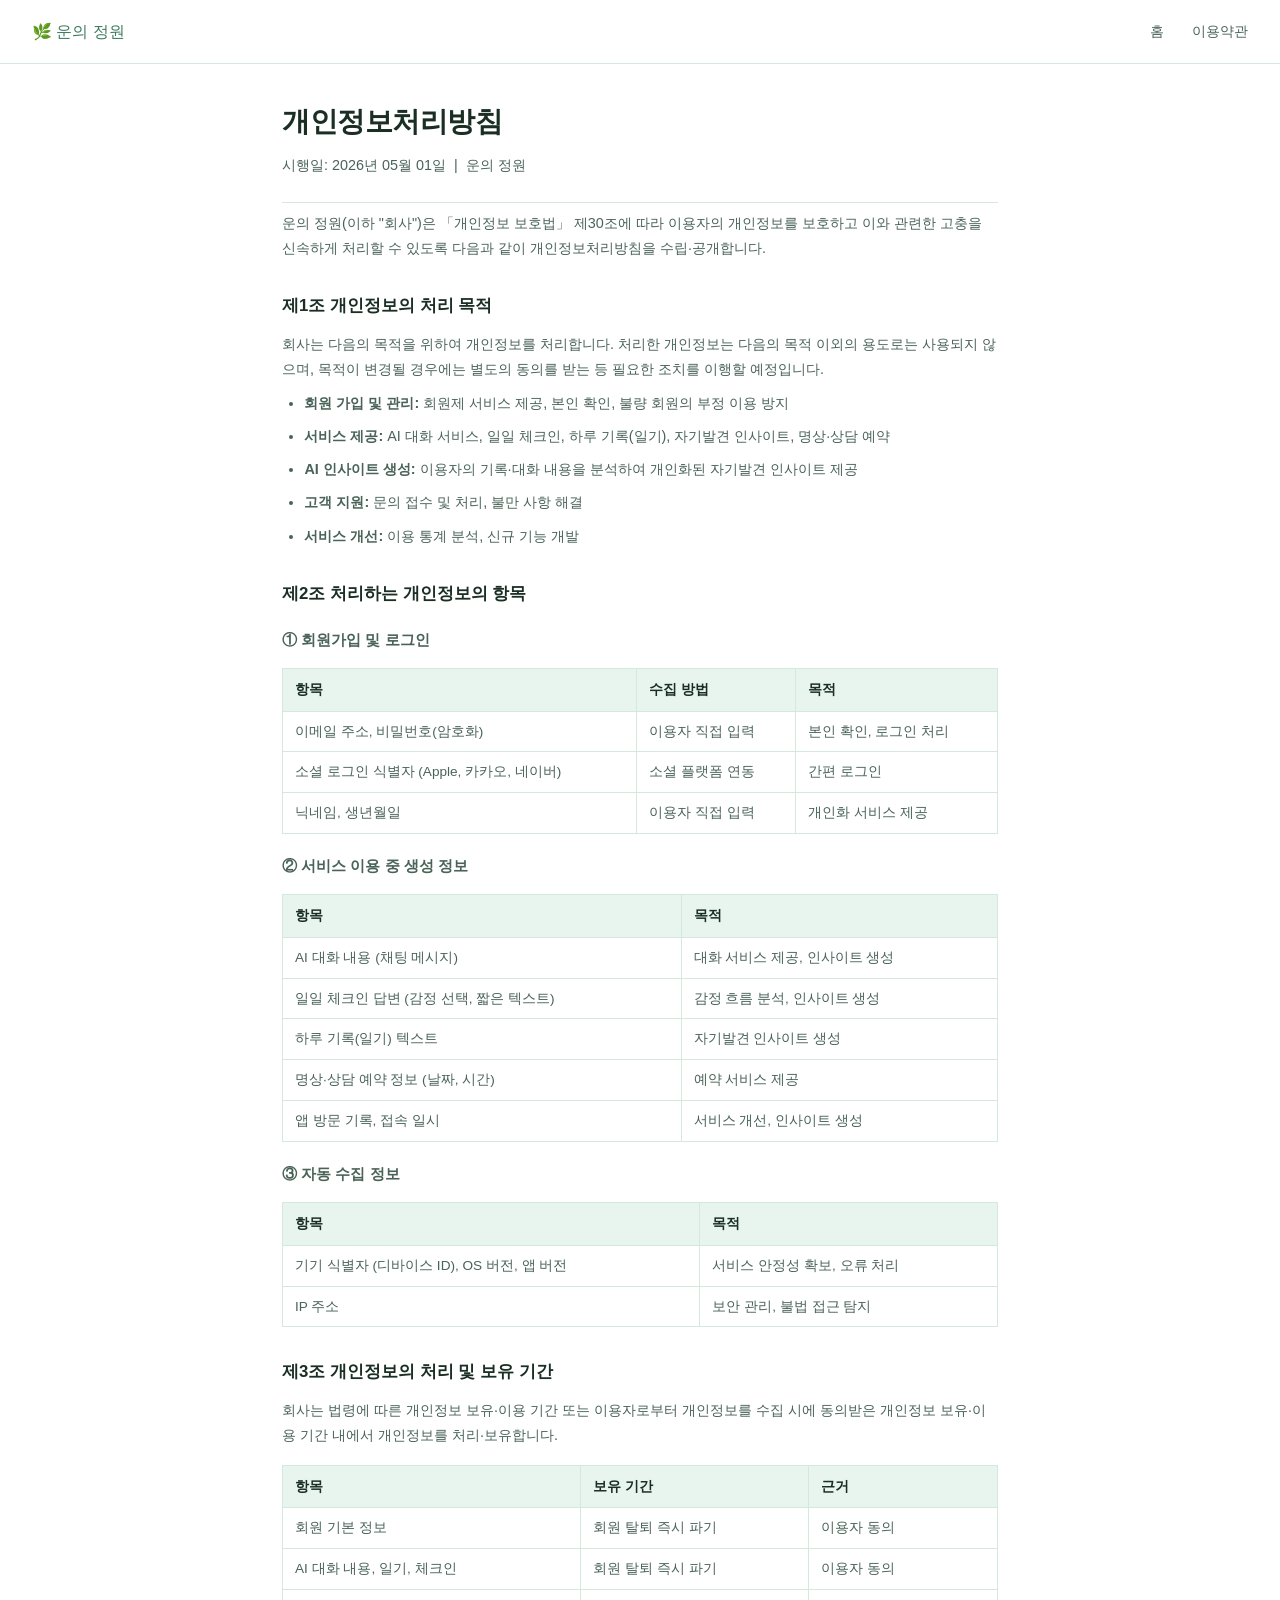
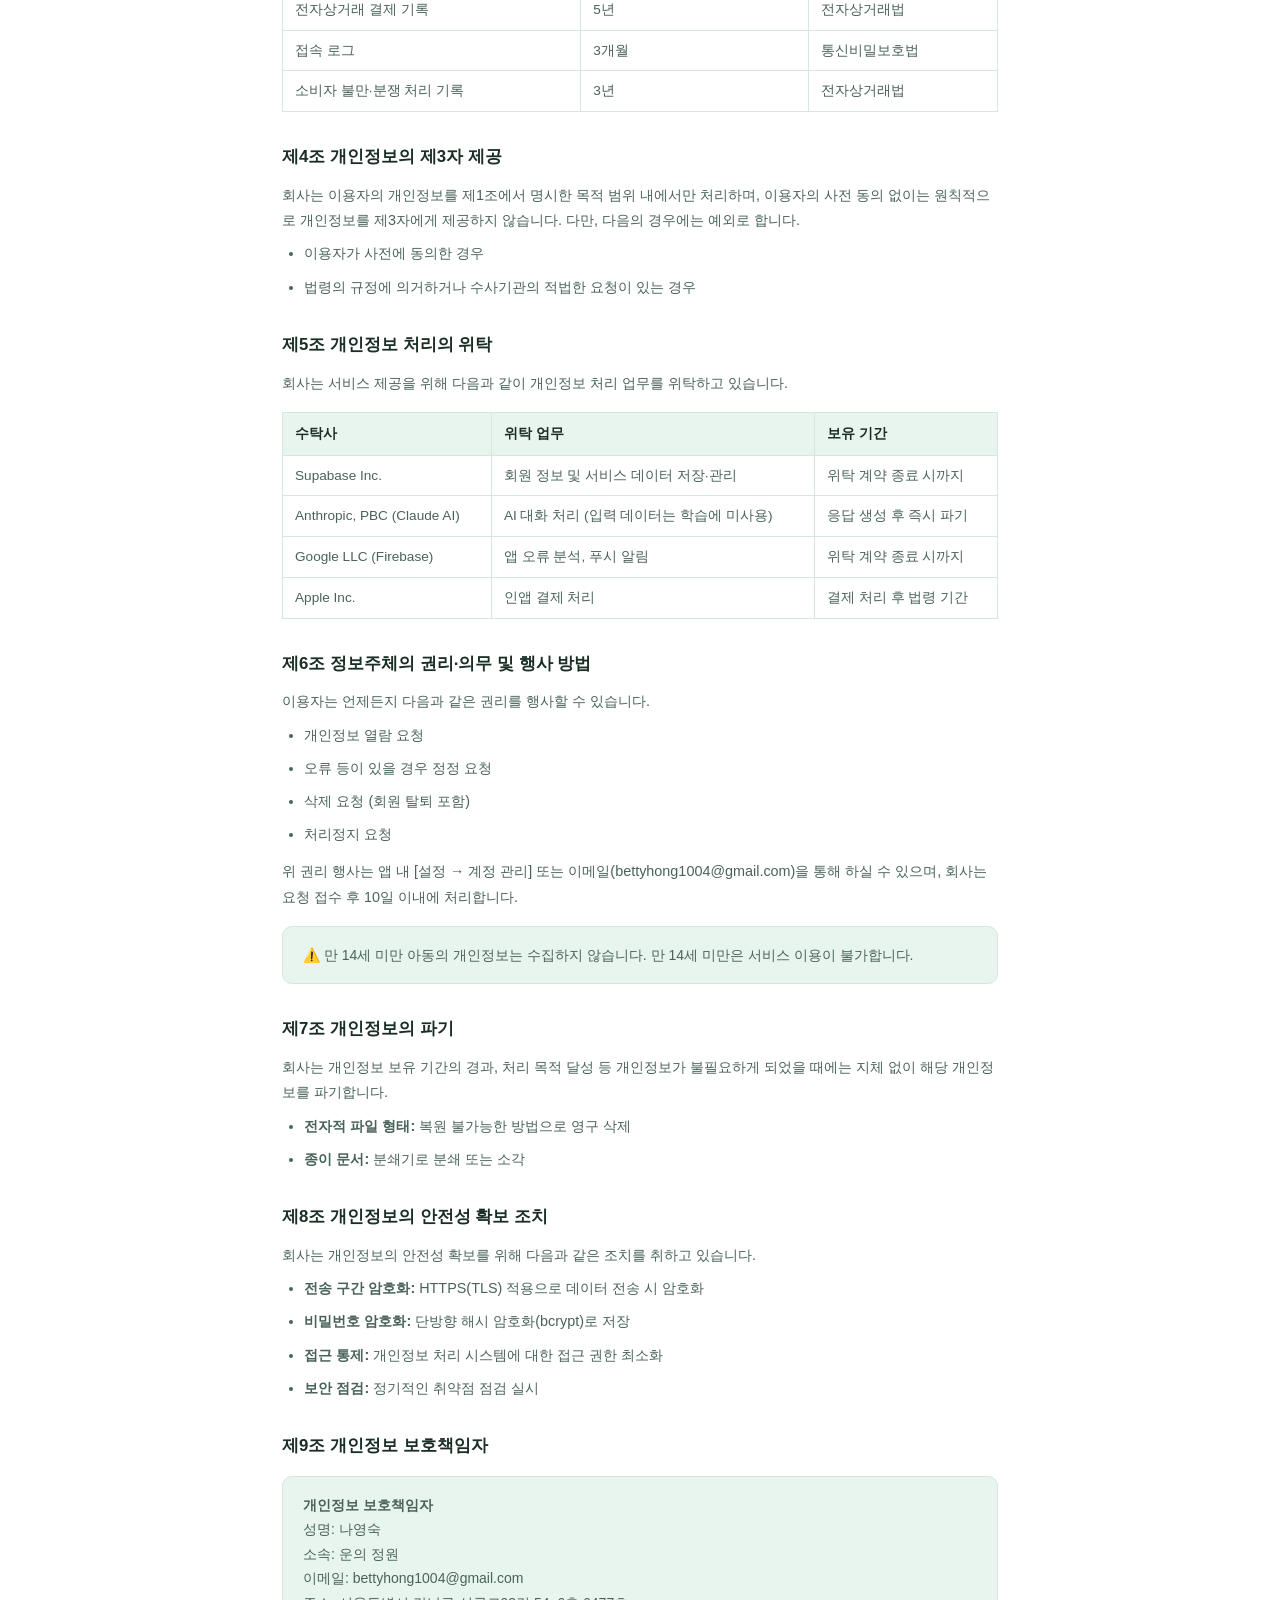
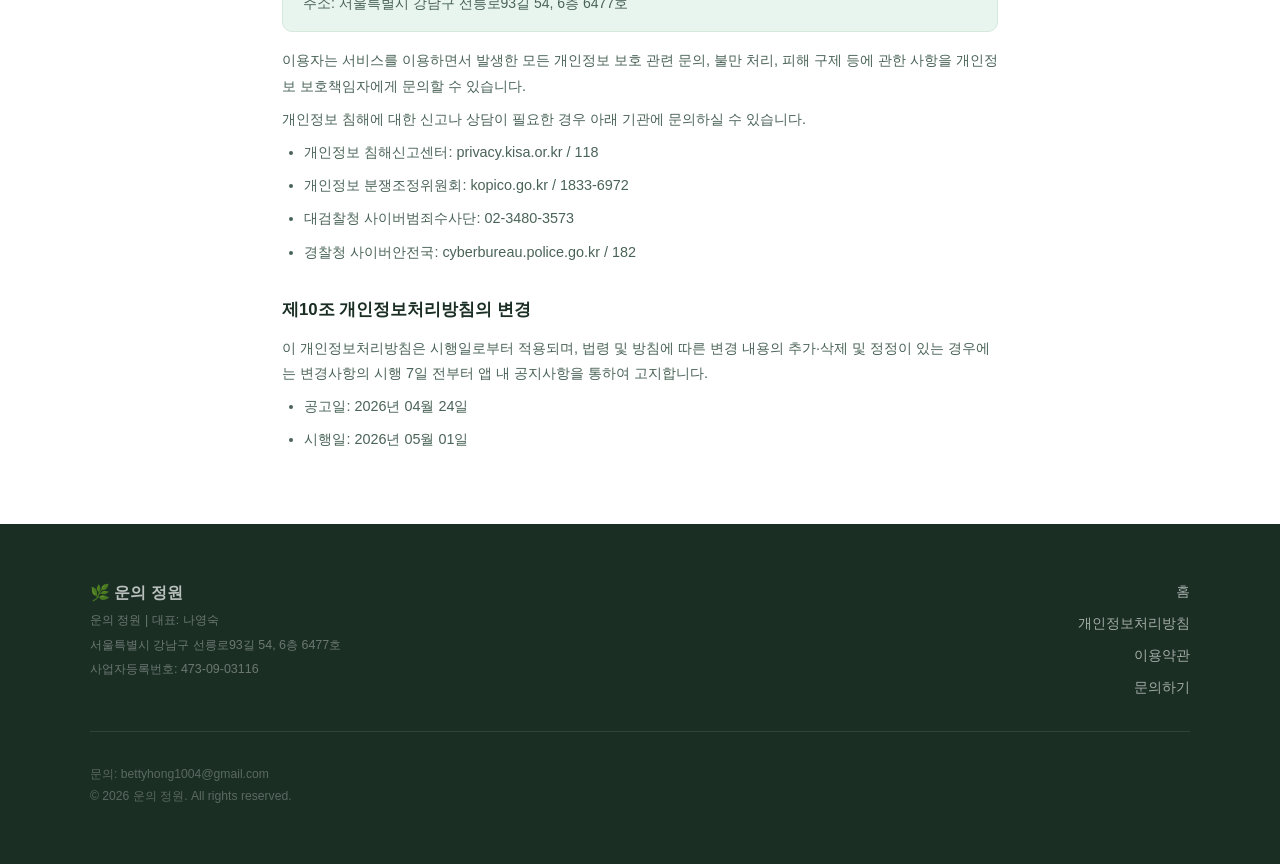
==== commit 4c23f8e6: "fix: 모크업 이름 제거 및 LuckyGarden 영문 표기 삭제 - 폰 모크업에서 '문희중님,' 이름 제거 - footer 및 법적 문서에서 '(LuckyGarden)' 영문 " ====
--- a/privacy.html
+++ b/privacy.html
@@ -267,7 +267,7 @@
     <div class="footer-inner">
       <div class="footer-top">
         <div class="footer-brand">
-          <strong>🌿 운의 정원 (LuckyGarden)</strong>
+          <strong>🌿 운의 정원</strong>
           <p>운의 정원 | 대표: 나영숙</p>
           <p>서울특별시 강남구 선릉로93길 54, 6층 6477호</p>
           <p>사업자등록번호: 473-09-03116</p>
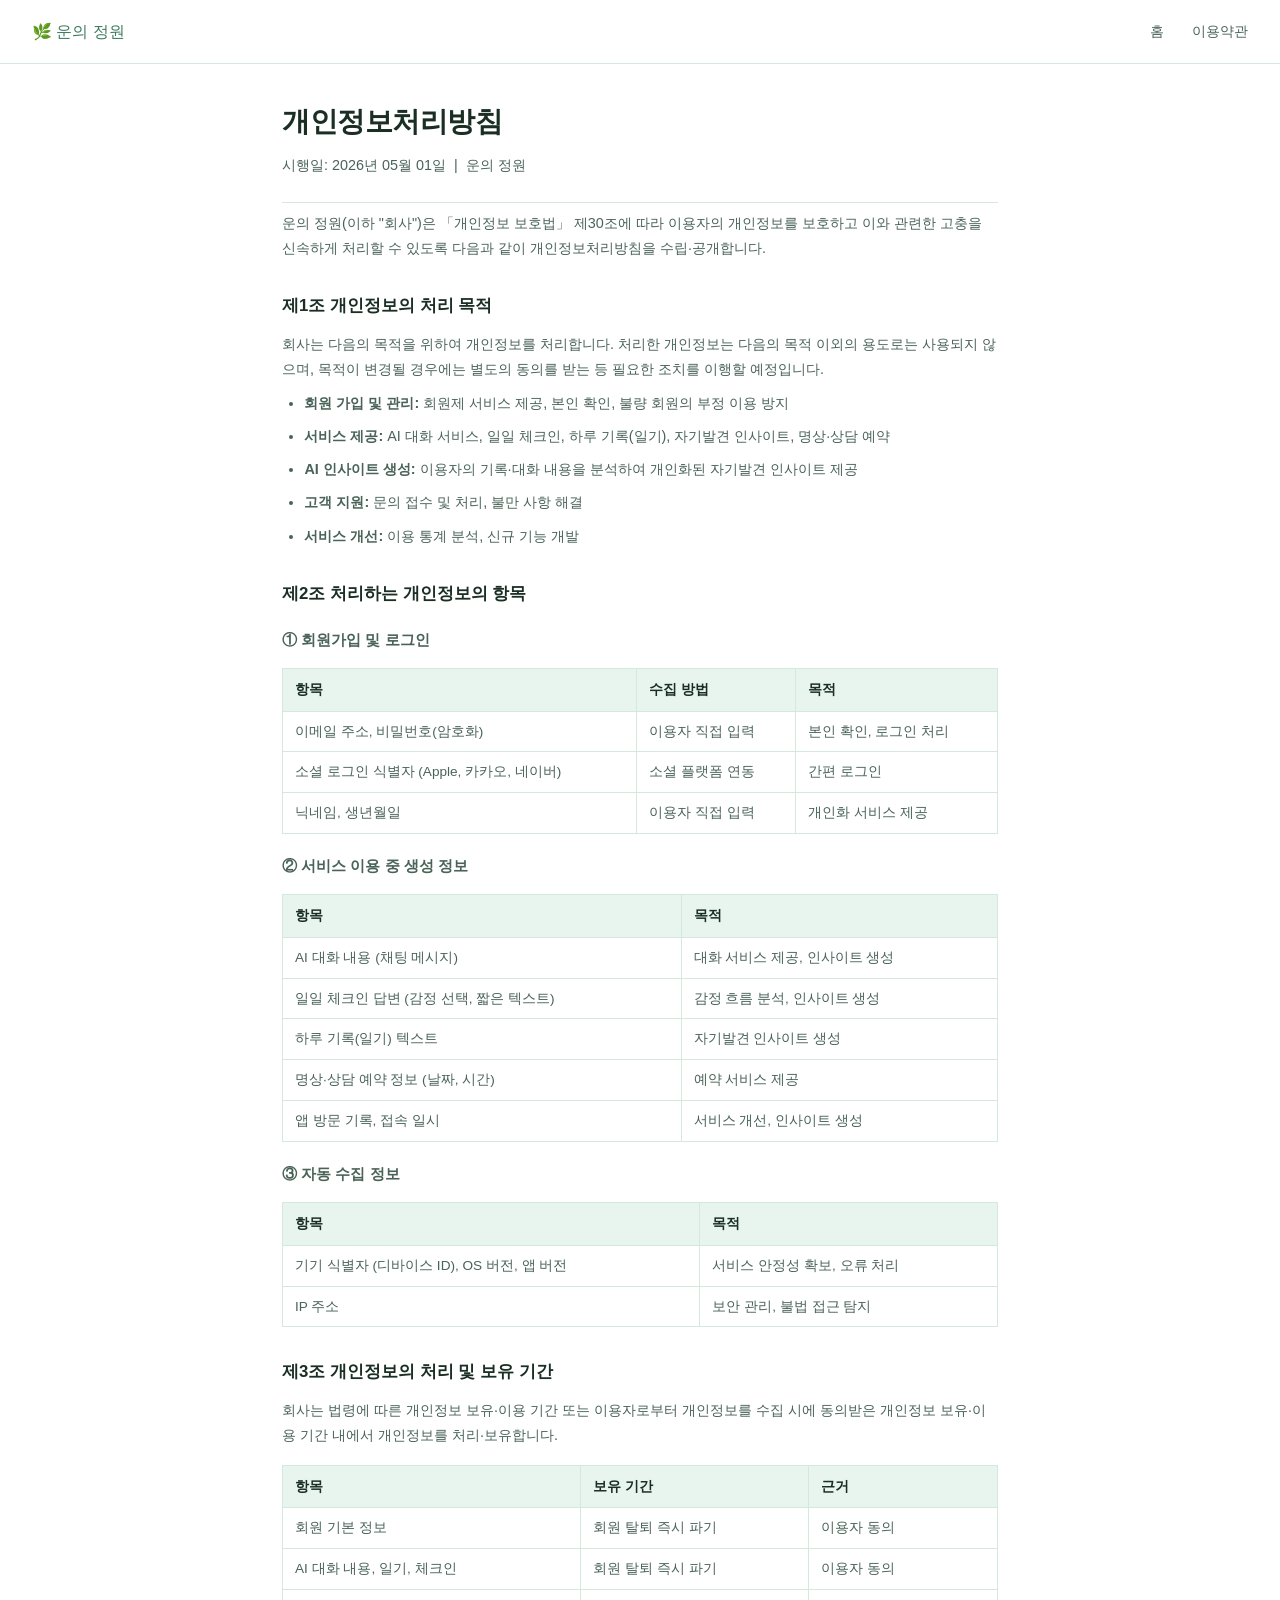
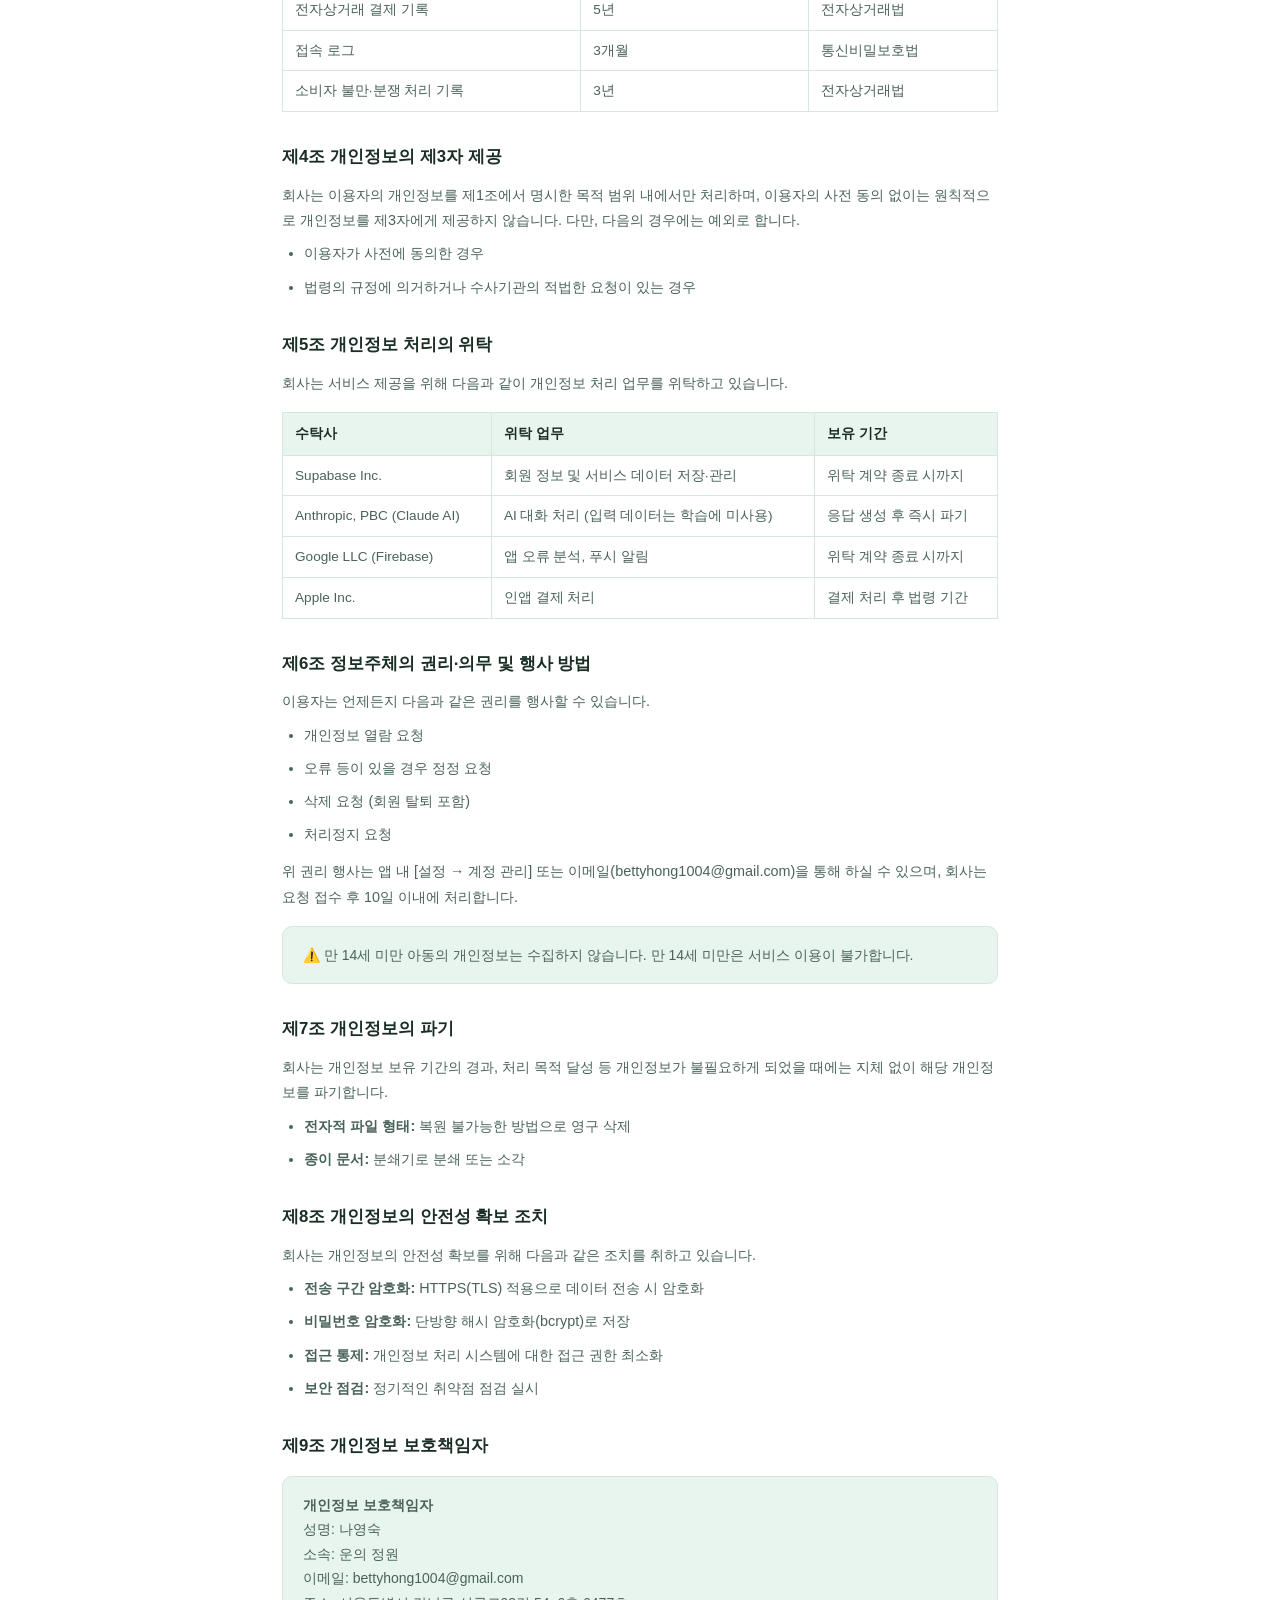
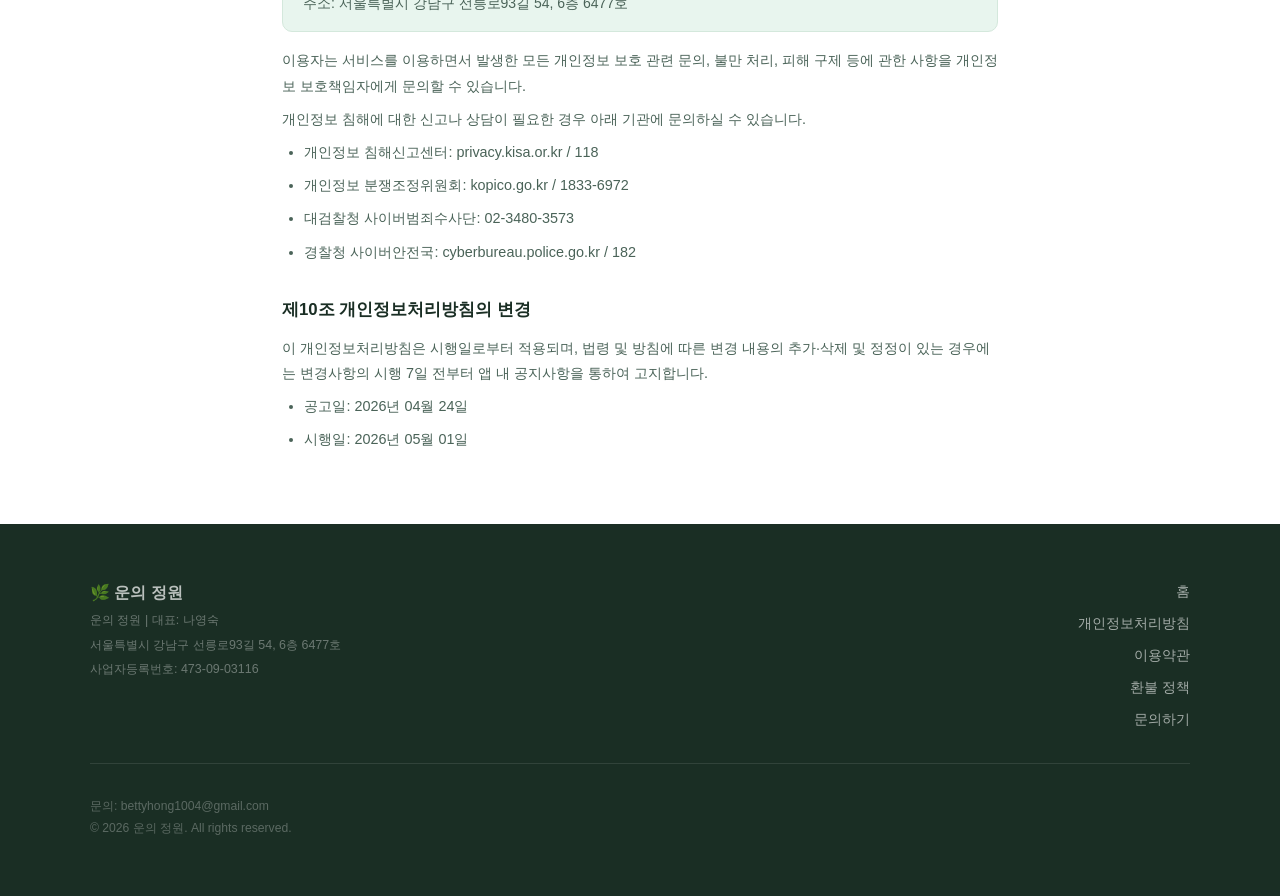
==== commit ad04c41e: "Merge branch 'feature/add-refund-policy' into main 환불 정책 페이지(refund.html) 신규 추가 + 모든 페이지 footer 에 링크" ====
--- a/privacy.html
+++ b/privacy.html
@@ -276,6 +276,7 @@
           <a href="index.html">홈</a>
           <a href="privacy.html">개인정보처리방침</a>
           <a href="terms.html">이용약관</a>
+          <a href="refund.html">환불 정책</a>
           <a href="mailto:bettyhong1004@gmail.com">문의하기</a>
         </div>
       </div>
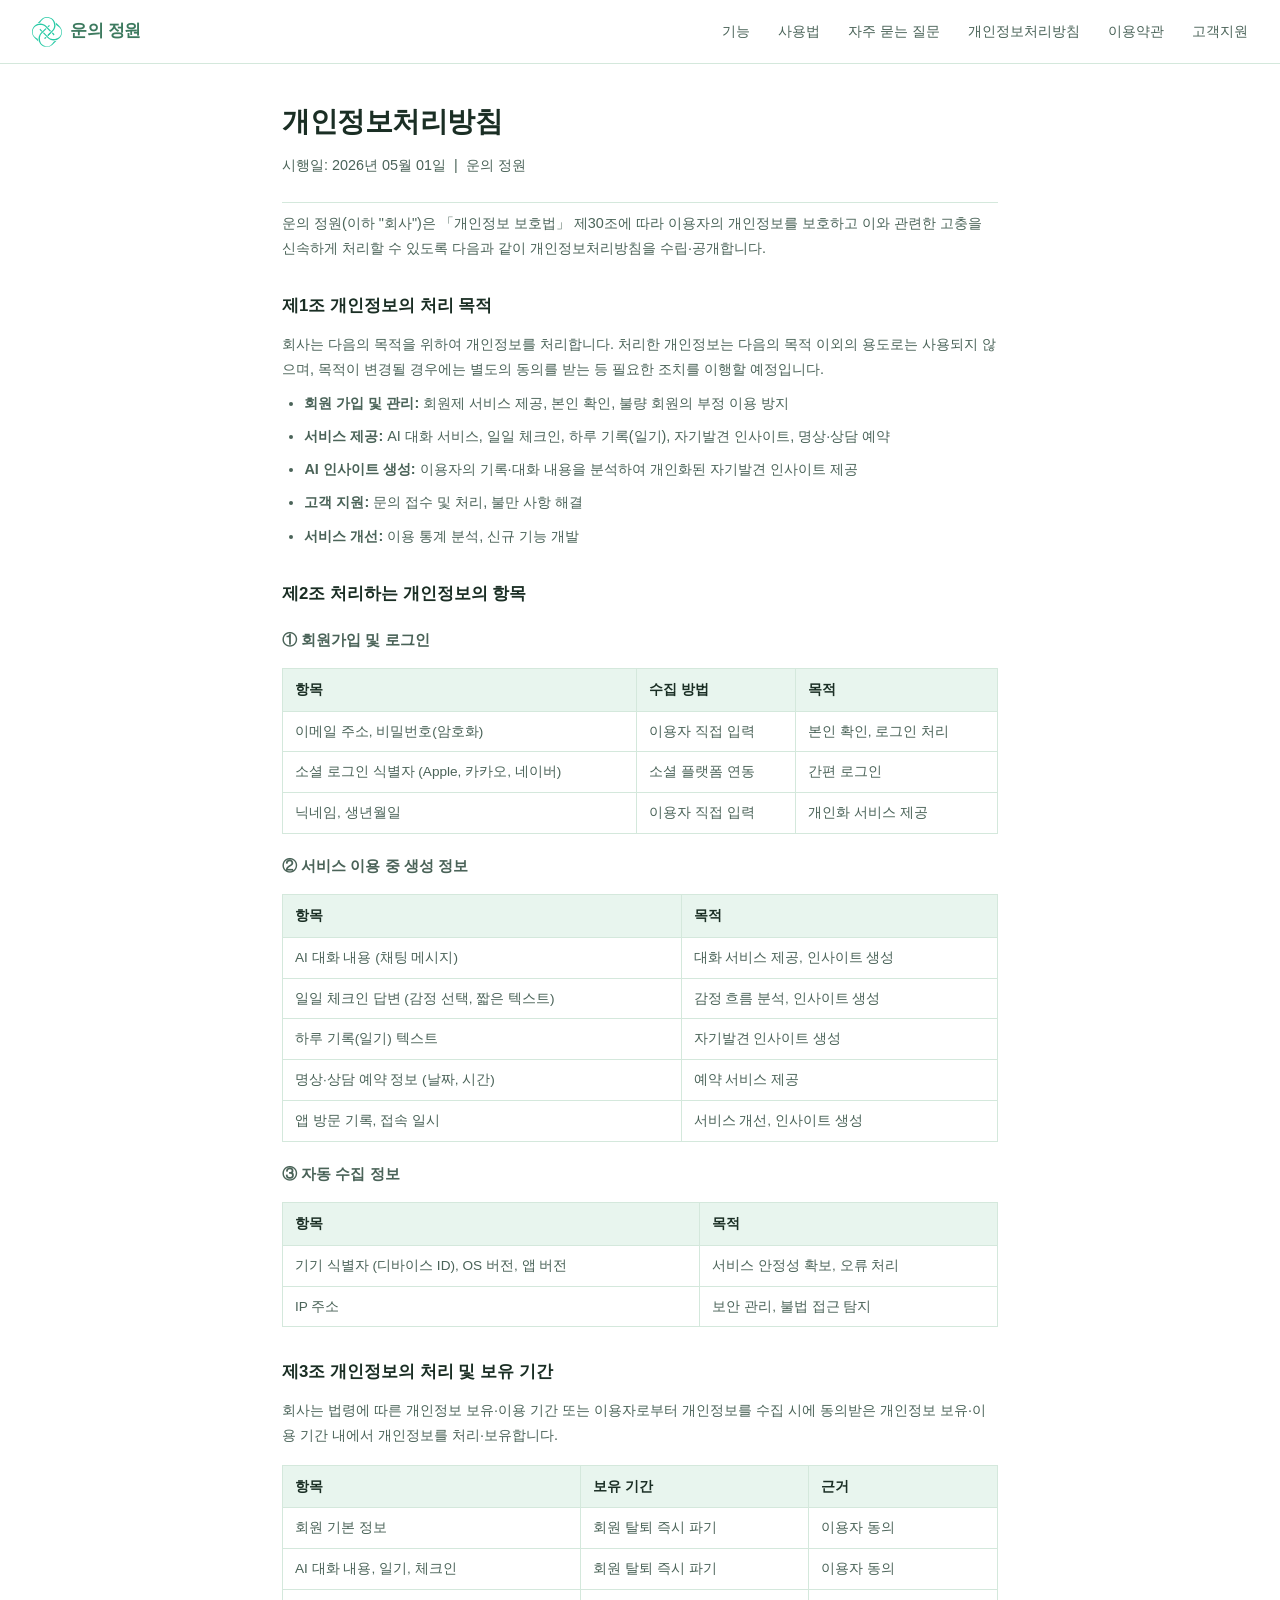
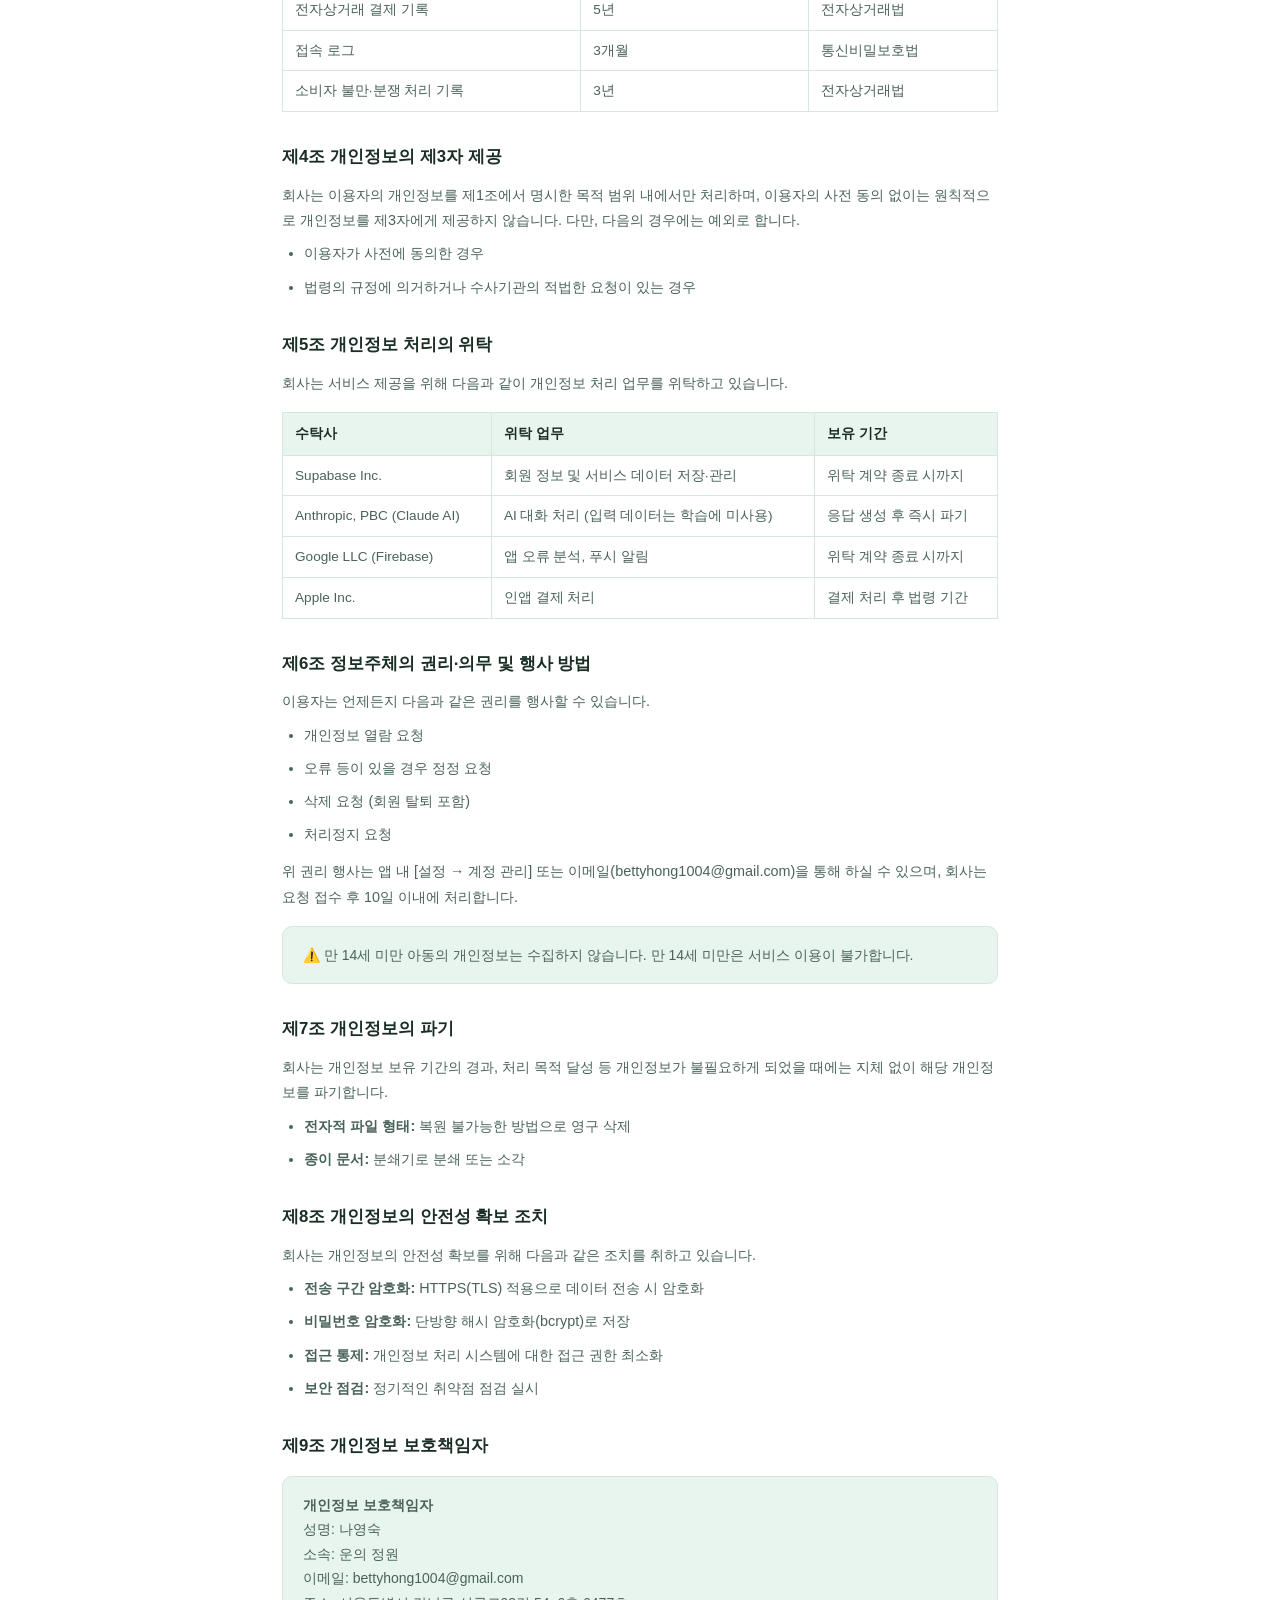
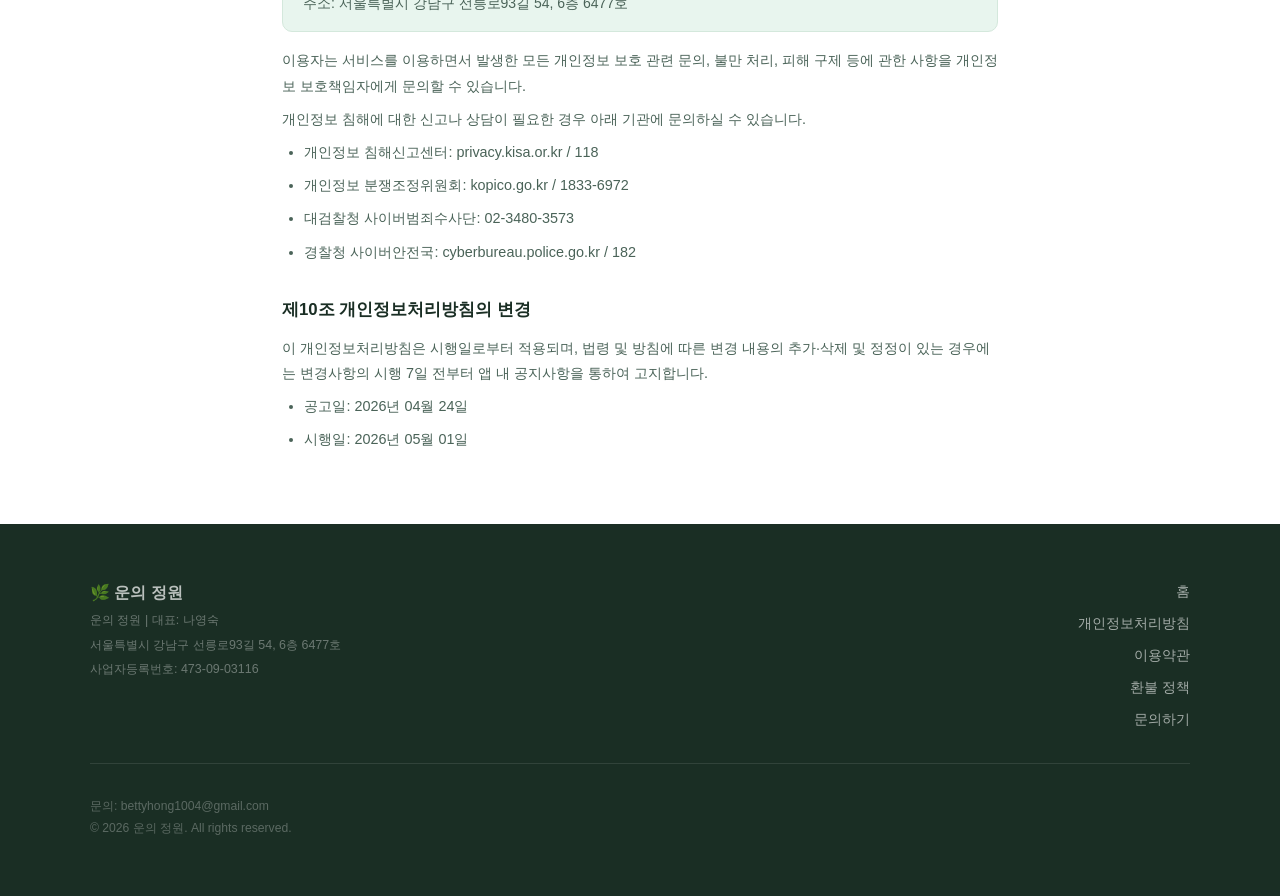
==== commit 7f7a9d93: "fix: 전 페이지 상단 네비게이션을 홈 기준으로 통일 - privacy/terms/refund/support 페이지의 nav를 홈(index)과 동일한 구성으로 교체 - 텍스트 " ====
--- a/privacy.html
+++ b/privacy.html
@@ -9,11 +9,19 @@
 <body>
 
   <nav>
-    <a class="nav-logo" href="index.html">🌿 운의 정원</a>
+    <a href="index.html" class="nav-logo-link">
+      <img src="logo.svg" alt="운의 정원 로고" class="nav-logo-img" />
+      <span class="nav-logo-text">운의 정원</span>
+    </a>
     <ul class="nav-links">
-      <li><a href="index.html">홈</a></li>
+      <li><a href="index.html#features">기능</a></li>
+      <li><a href="index.html#how">사용법</a></li>
+      <li><a href="index.html#faq">자주 묻는 질문</a></li>
+      <li><a href="privacy.html">개인정보처리방침</a></li>
       <li><a href="terms.html">이용약관</a></li>
-    </ul>
+      <li><a href="support.html">고객지원</a></li>
+    </ul>
+    <button class="nav-mobile-menu" aria-label="메뉴">☰</button>
   </nav>
 
   <main class="legal-page">
--- a/style.css
+++ b/style.css
@@ -162,6 +162,17 @@
 }
 .btn-android:hover {
   background: #2a4035;
+  text-decoration: none;
+  color: var(--white);
+}
+
+.btn-apple {
+  background: #000;
+  color: var(--white);
+  transition: background 0.15s;
+}
+.btn-apple:hover {
+  background: #1d1d1f;
   text-decoration: none;
   color: var(--white);
 }
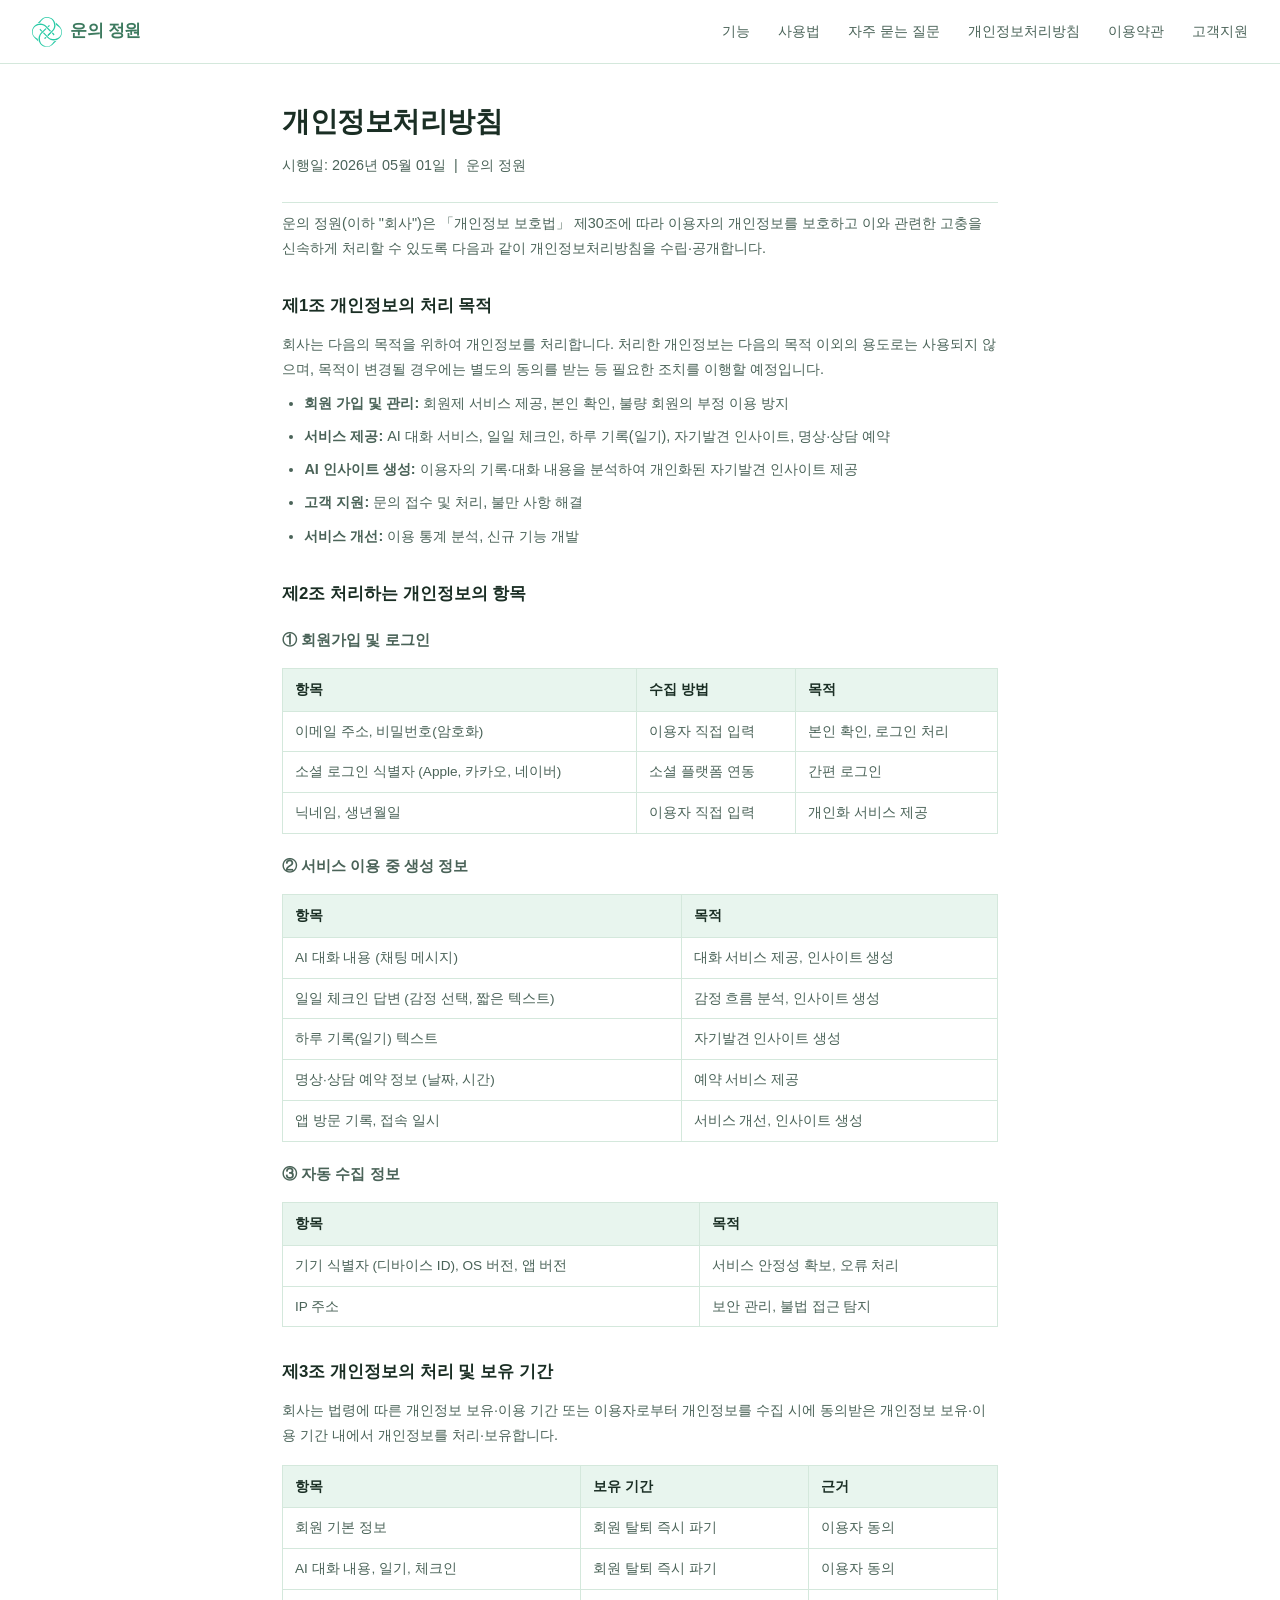
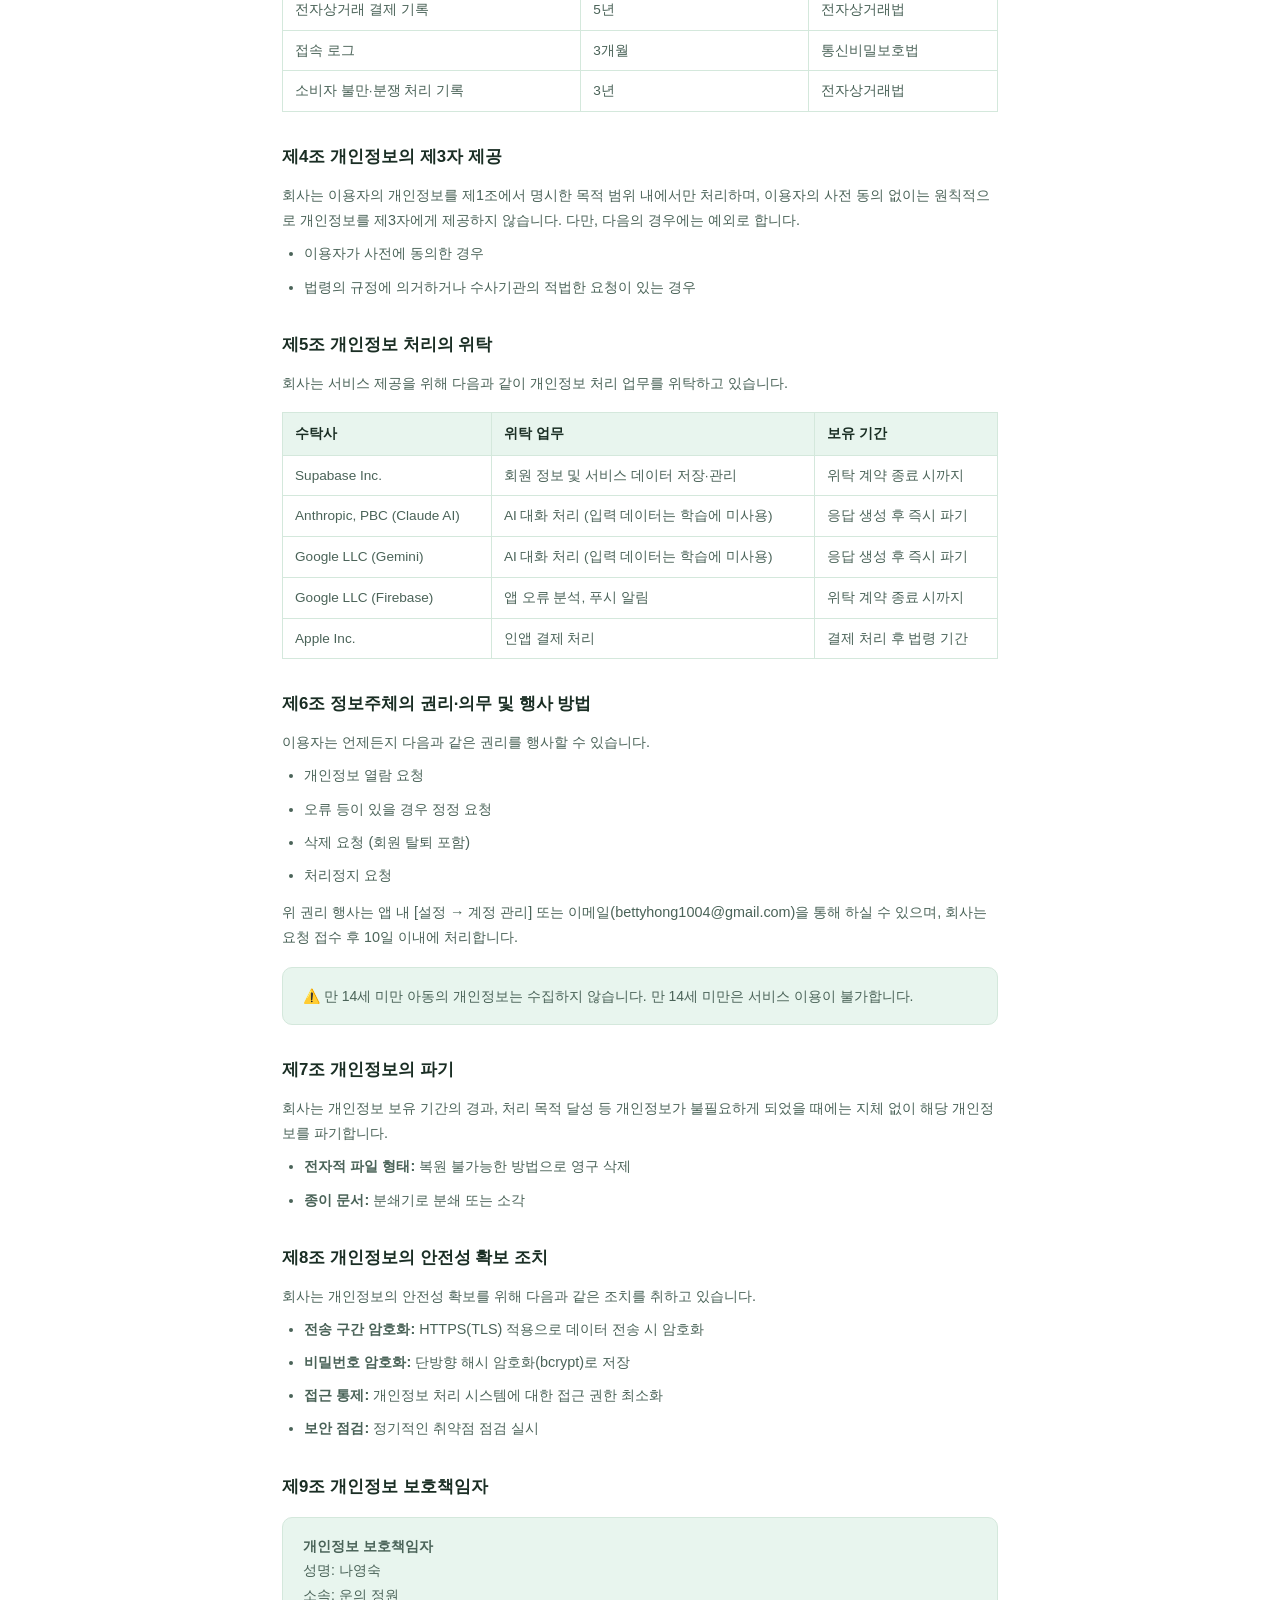
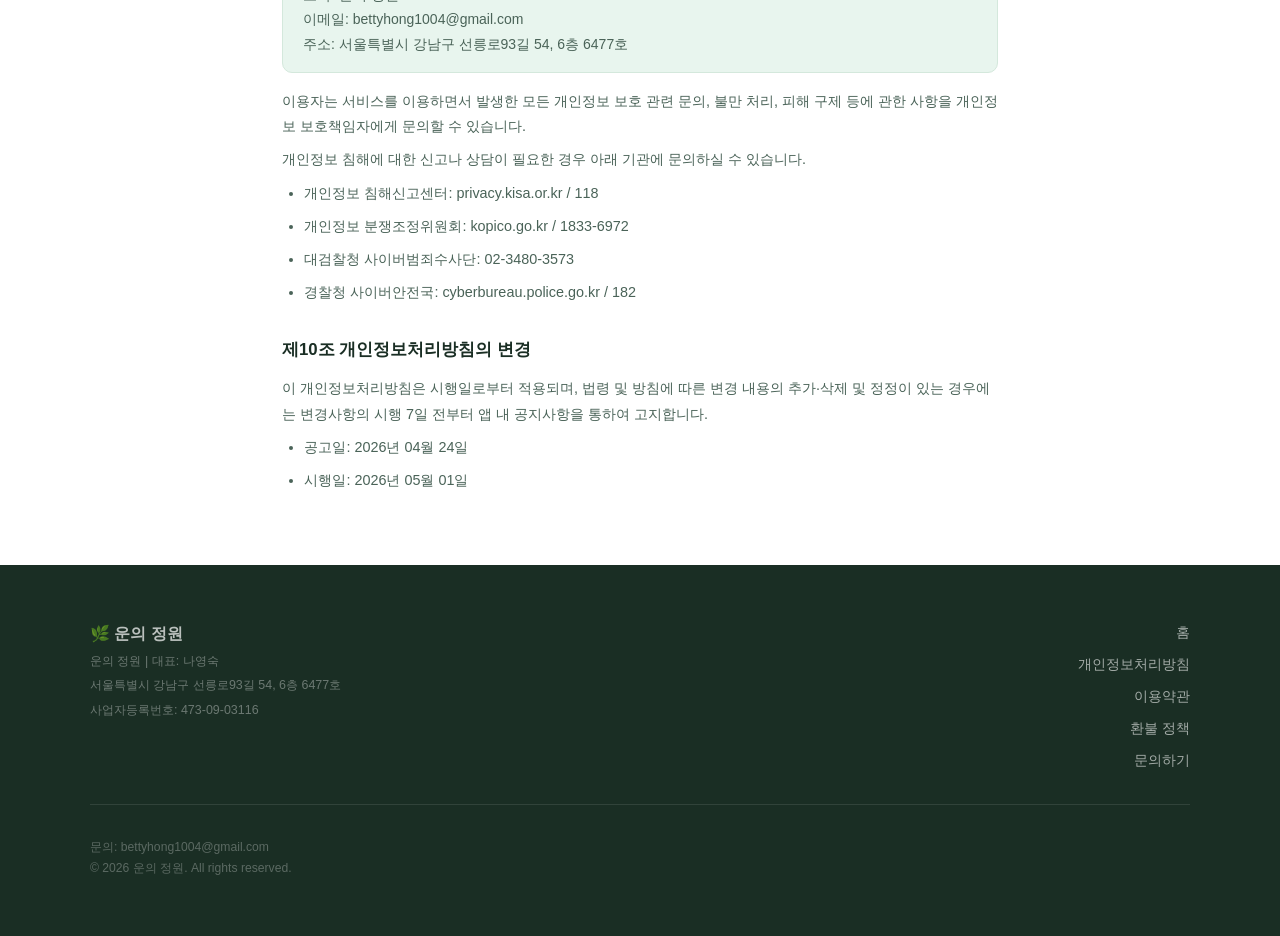
==== commit d4b1d4ab: "docs(landing): 개인정보처리방침 제3자 제공처에 Gemini 추가 제5조 처리 위탁 표에 Google LLC (Gemini) 항목을 추가하여 AI 대화 처리 수탁사를 현" ====
--- a/privacy.html
+++ b/privacy.html
@@ -182,6 +182,11 @@
       </tr>
       <tr>
         <td>Anthropic, PBC (Claude AI)</td>
+        <td>AI 대화 처리 (입력 데이터는 학습에 미사용)</td>
+        <td>응답 생성 후 즉시 파기</td>
+      </tr>
+      <tr>
+        <td>Google LLC (Gemini)</td>
         <td>AI 대화 처리 (입력 데이터는 학습에 미사용)</td>
         <td>응답 생성 후 즉시 파기</td>
       </tr>
@@ -295,5 +300,6 @@
     </div>
   </footer>
 
+  <script src="script.js" defer></script>
 </body>
 </html>
--- a/style.css
+++ b/style.css
@@ -1111,6 +1111,28 @@
   .nav-links { display: none; }
   .nav-mobile-menu { display: block; }
 
+  .nav-links.nav-open {
+    display: flex;
+    flex-direction: column;
+    position: absolute;
+    top: 64px;
+    left: 0;
+    right: 0;
+    gap: 0;
+    background: rgba(255,255,255,0.98);
+    backdrop-filter: blur(10px);
+    border-bottom: 1px solid var(--border);
+    box-shadow: 0 8px 20px rgba(0,0,0,0.06);
+    padding: 0.25rem 1.25rem 0.75rem;
+    font-size: 0.95rem;
+  }
+  .nav-links.nav-open li {
+    padding: 0.85rem 0.25rem;
+    border-bottom: 1px solid var(--border);
+  }
+  .nav-links.nav-open li:last-child { border-bottom: none; }
+  .nav-links.nav-open a { display: block; }
+
   .hero { padding: 90px 1.25rem 0; }
   .features,
   .signup-section { padding: 70px 1.25rem; }
